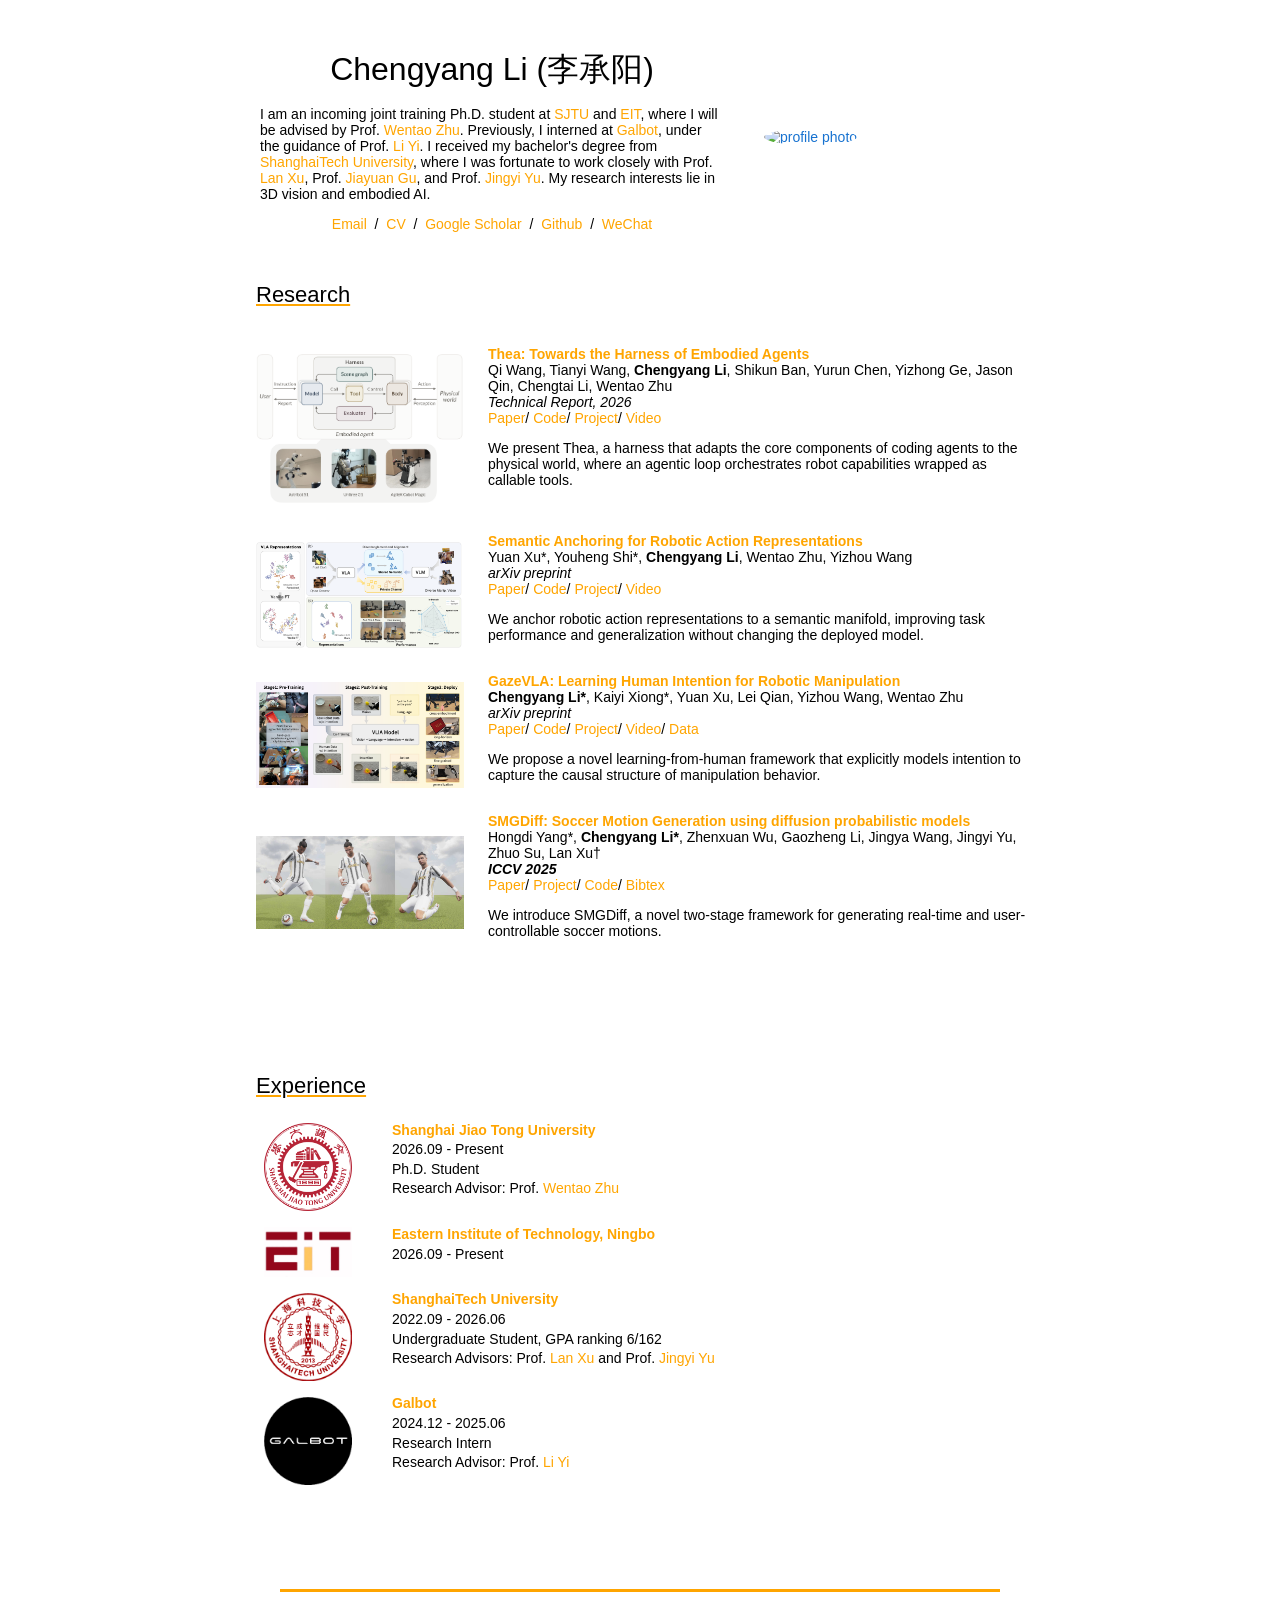
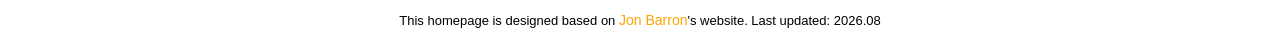
==== index.html @ ae1930d2 "[update]" ====
<!DOCTYPE HTML>
<html lang="en">
  <head>
    <meta http-equiv="Content-Type" content="text/html; charset=UTF-8">
    <title>Chengyang Li</title>
    <meta name="author" content="Chengyang Li">
    <meta name="viewport" content="width=device-width, initial-scale=1">
    <link rel="shortcut icon" href="images/favicon/favicon.ico" type="image/x-icon">
    <link rel="stylesheet" type="text/css" href="stylesheet.css">
    <script src="js/author-links.js" defer></script>
  </head>

  <body>
    <table style="width:100%;max-width:800px;border:0px;border-spacing:0px;border-collapse:separate;margin-right:auto;margin-left:auto;">
      <tbody>
        <tr style="padding:0px">
          <td style="padding:0px">
            <table style="width:100%;border:0px;border-spacing:0px;border-collapse:separate;margin-right:auto;margin-left:auto;">
              <tbody>
                <tr style="padding:0px">
                  <td style="padding:2.5%;width:63%;vertical-align:middle">
                    <p class="name" style="text-align: center;">
                      Chengyang Li (李承阳)
                    </p>
                    <p>
                      I am an incoming joint training Ph.D. student at 
                      <a href="https://www.sjtu.edu.cn/" style="color: orange;">SJTU</a> and 
                      <a href="https://www.eitech.edu.cn/" style="color: orange;">EIT</a>, 
                      where I will be advised by 
                      Prof. <a href="https://wentao.live/about.html" style="color: orange;">Wentao Zhu</a>.
                      Previously, I interned at <a href="https://www.galbot.com/" style="color: orange;">Galbot</a>, 
                      under the guidance of Prof. <a href="https://ericyi.github.io/" style="color: orange;">Li Yi</a>.
                      I received my bachelor's degree from 
                      <a href="https://www.shanghaitech.edu.cn/" style="color: orange;">ShanghaiTech University</a>, 
                      where I was fortunate to work closely with 
                      Prof. <a href="http://xu-lan.com/" style="color: orange;">Lan Xu</a>, 
                      Prof. <a href="https://jiayuan-gu.github.io/" style="color: orange;">Jiayuan Gu</a>, 
                      and Prof. <a href="https://www.yu-jingyi.com/" style="color: orange;">Jingyi Yu</a>.
                      My research interests lie in 3D vision and embodied AI.
                    </p>
                    <p style="text-align:center">
                      <a href="mailto:lichy2026@sjtu.edu.cn" style="color: orange;">Email</a> &nbsp;/&nbsp;
                      <a href="data/resume.pdf" style="color: orange;">CV</a> &nbsp;/&nbsp;
                      <a href="https://scholar.google.com/citations?hl=zh-CN&amp;user=shdnxr8AAAAJ&amp;view_op=list_works&amp;gmla=AKCpqFzERrH2egGAVxTn24RGFyRohmRCyCp3B_Z0UJAUu2TTHfak5yyWT-1-buvL1iNN-lh9-IZPxWq3ZURSZZKJOOr7vv1etAn6UbEbrSZkEGk2N2FL2KgP7IEffrTO6QC3fofSp5_Z4Y2pNsvyWxjX9pIvZKj6gP98_ZG3GmY0" style="color: orange;">Google Scholar</a> &nbsp;/&nbsp;
                      <a href="https://github.com/lichy2004" style="color: orange;">Github</a> &nbsp;/&nbsp;
                      <a href="data/wechat.jpg" style="color: orange;">WeChat</a>
                    </p>
                  </td>
                  <td style="padding:2.5%;width:37%;max-width:37%">
                    <a href="images/photo.jpg"><img style="width:100%;max-width:100%;object-fit: cover; border-radius: 50%;" alt="profile photo" src="images/photo.jpg" class="hoverZoomLink"></a>
                  </td>
                </tr>
              </tbody>
            </table>

            <!-- Research -->
            <table style="width:100%;border:0px;border-spacing:0px;border-collapse:separate;margin-right:auto;margin-left:auto;">
              <tbody>
                <tr>
                  <td style="padding:16px;width:100%;vertical-align:middle">
                    <h2 style="text-decoration: underline; text-decoration-color: orange;">Research</h2>
                  </td>
                </tr>
              </tbody>
            </table>

            <table style="width:100%;border:0px;border-spacing:0px;border-collapse:separate;margin-right:auto;margin-left:auto;">
              <tbody>
                <tr>
                  <td style="padding:16px;width:30%;text-align:center;vertical-align:middle">
                    <div class="research-thumbnail">
                      <img src="images/research/thea.png" alt="Thea embodied agent harness preview">
                    </div>
                  </td>
                  <td style="padding:8px;width:70%;vertical-align:middle">
                    <a href="https://eit-hai.github.io/thea/">
                      <span class="papertitle" style="color: orange;">Thea: Towards the Harness of Embodied Agents</span>
                    </a>
                    <br>
                    <a class="author-link" data-author="qi-wang">Qi Wang</a>,
                    <a class="author-link" data-author="tianyi-wang">Tianyi Wang</a>,
                    <strong><a class="author-link" data-author="chengyang-li">Chengyang Li</a></strong>,
                    <a class="author-link" data-author="shikun-ban">Shikun Ban</a>,
                    <a class="author-link" data-author="yurun-chen">Yurun Chen</a>,
                    <a class="author-link" data-author="yizhong-ge">Yizhong Ge</a>,
                    <a class="author-link" data-author="jason-qin">Jason Qin</a>,
                    <a class="author-link" data-author="chengtai-li">Chengtai Li</a>,
                    <a class="author-link" data-author="wentao-zhu">Wentao Zhu</a>
                    <br>
                    <em>Technical Report, 2026</em>
                    <br>
                    <a href="https://eit-hai.github.io/thea/paper.pdf" style="color: orange;">Paper</a>/
                    <a href="https://github.com/EIT-HAI/Thea" style="color: orange;">Code</a>/
                    <a href="https://eit-hai.github.io/thea/" style="color: orange;">Project</a>/
                    <a href="https://youtu.be/Sm9jFmfnOF0" style="color: orange;">Video</a>
                    <p>
                      We present Thea, a harness that adapts the core components of coding agents to the physical world, where an agentic loop orchestrates robot capabilities wrapped as callable tools.
                    </p>
                  </td>
                </tr>
              </tbody>
            </table>

            <table style="width:100%;border:0px;border-spacing:0px;border-collapse:separate;margin-right:auto;margin-left:auto;">
              <tbody>
                <tr>
                  <td style="padding:16px;width:30%;text-align:center;vertical-align:middle">
                    <div class="research-thumbnail">
                      <img src="images/research/semantic-anchoring.png" alt="Semantic Anchoring method preview">
                    </div>
                  </td>
                  <td style="padding:8px;width:70%;vertical-align:middle">
                    <a href="https://xy02-05.github.io/SemanticMN/">
                      <span class="papertitle" style="color: orange;">Semantic Anchoring for Robotic Action Representations</span>
                    </a>
                    <br>
                    <a class="author-link" data-author="yuan-xu">Yuan Xu</a>*,
                    <a class="author-link" data-author="youheng-shi">Youheng Shi</a>*,
                    <strong><a class="author-link" data-author="chengyang-li">Chengyang Li</a></strong>,
                    <a class="author-link" data-author="wentao-zhu">Wentao Zhu</a>,
                    <a class="author-link" data-author="yizhou-wang">Yizhou Wang</a>
                    <br>
                    <em>arXiv preprint</em>
                    <br>
                    <a href="https://arxiv.org/abs/2607.13597" style="color: orange;">Paper</a>/
                    <a href="https://github.com/xy02-05/SemanticMN" style="color: orange;">Code</a>/
                    <a href="https://xy02-05.github.io/SemanticMN/" style="color: orange;">Project</a>/
                    <a href="https://www.youtube.com/watch?v=oIIPenJ80wg" style="color: orange;">Video</a>
                    <p>
                      We anchor robotic action representations to a semantic manifold, improving task performance and generalization without changing the deployed model.
                    </p>
                  </td>
                </tr>
              </tbody>
            </table>

            <table style="width:100%;border:0px;border-spacing:0px;border-collapse:separate;margin-right:auto;margin-left:auto;">
              <tbody>
                <tr>
                  <td style="padding:16px;width:30%;text-align:center;vertical-align:middle">
                    <div class="research-thumbnail">
                      <img src="images/research/gazevla.png" alt="GazeVLA framework preview">
                    </div>
                  </td>
                  <td style="padding:8px;width:70%;vertical-align:middle">
                    <a href="https://gazevla.github.io/">
                      <span class="papertitle" style="color: orange;">GazeVLA: Learning Human Intention for Robotic Manipulation</span>
                    </a>
                    <br>
                    <strong><a class="author-link" data-author="chengyang-li">Chengyang Li</a>*</strong>,
                    <a class="author-link" data-author="kaiyi-xiong">Kaiyi Xiong</a>*,
                    <a class="author-link" data-author="yuan-xu">Yuan Xu</a>,
                    <a class="author-link" data-author="lei-qian">Lei Qian</a>,
                    <a class="author-link" data-author="yizhou-wang">Yizhou Wang</a>,
                    <a class="author-link" data-author="wentao-zhu">Wentao Zhu</a>
                    <br>
                    <em>arXiv preprint</em>
                    <br>
                    <a href="https://arxiv.org/abs/2604.22615" style="color: orange;">Paper</a>/
                    <a href="https://github.com/lichy2004/GazeVLA" style="color: orange;">Code</a>/
                    <a href="https://gazevla.github.io/" style="color: orange;">Project</a>/
                    <a href="https://youtu.be/a1-jS9uWwAI" style="color: orange;">Video</a>/
                    <a href="https://github.com/lichy2004/GazeVLA-Data" style="color: orange;">Data</a>
                    <p>
                      We propose a novel learning-from-human framework that explicitly models intention to capture the causal structure of manipulation behavior.
                    </p>
                  </td>
                </tr>
              </tbody>
            </table>

            <table style="width:100%;border:0px;border-spacing:0px;border-collapse:separate;margin-right:auto;margin-left:auto;">
              <tbody>
                <tr>
                  <td style="padding:16px;width:30%;text-align:center;vertical-align:middle">
                    <div class="research-thumbnail">
                      <img src="images/research/smgdiff.png" alt="SMGDiff soccer motion generation preview">
                    </div>
                  </td>
                  <td style="padding:8px;width:70%;vertical-align:middle">
                    <a href="https://young2647.github.io/SMGDiff/">
                      <span class="papertitle" style="color: orange;">SMGDiff: Soccer Motion Generation using diffusion probabilistic models</span>
                    </a>
                    <br>
                    <a class="author-link" data-author="hongdi-yang">Hongdi Yang</a>*,
                    <strong><a class="author-link" data-author="chengyang-li">Chengyang Li</a>*</strong>,
                    <a class="author-link" data-author="zhenxuan-wu">Zhenxuan Wu</a>,
                    <a class="author-link" data-author="gaozheng-li">Gaozheng Li</a>,
                    <a class="author-link" data-author="jingya-wang">Jingya Wang</a>,
                    <a class="author-link" data-author="jingyi-yu">Jingyi Yu</a>,
                    <a class="author-link" data-author="zhuo-su">Zhuo Su</a>,
                    <a class="author-link" data-author="lan-xu">Lan Xu</a>†
                    <br>
                    <em><strong>ICCV 2025</strong></em>
                    <br>
                    <a href="https://arxiv.org/abs/2411.16216" style="color: orange;">Paper</a>/
                    <a href="https://young2647.github.io/SMGDiff/" style="color: orange;">Project</a>/
                    <a href="https://young2647.github.io/SMGDiff/" style="color: orange;">Code</a>/
                    <a href="https://young2647.github.io/SMGDiff/" style="color: orange;">Bibtex</a>
                    <p>
                      We introduce SMGDiff, a novel two-stage framework for generating real-time and user-controllable soccer motions.
                    </p>
                  </td>
                </tr>
              </tbody>
            </table>

            <br><br><br><br><br><br>

            <!-- Experience -->
            <table style="width:100%;border:0px;border-spacing:0px;border-collapse:separate;margin-right:auto;margin-left:auto;">
              <tbody>
                <tr>
                  <td style="padding:16px;width:100%;vertical-align:middle">
                    <h2 style="text-decoration: underline; text-decoration-color: orange;">Experience</h2>
                  </td>
                </tr>
              </tbody>
            </table>

            <table style="width:100%;border:0px;border-spacing:0px;border-collapse:separate;margin-right:auto;margin-left:auto;">
              <tbody>
                <tr>
                  <td class="experience-logo-cell">
                    <div class="experience-logo">
                      <img src="images/experience/sjtu.png" alt="Shanghai Jiao Tong University logo">
                    </div>
                  </td>
                  <td class="experience-content">
                    <a href="https://www.sjtu.edu.cn/"><span class="papertitle" style="color: orange;">Shanghai Jiao Tong University</span></a>
                    <p>2026.09 - Present</p>
                    <p>Ph.D. Student</p>
                    <p>Research Advisor: Prof. <a data-author="wentao-zhu" style="color: orange;">Wentao Zhu</a></p>
                  </td>
                </tr>
              </tbody>
            </table>

            <table style="width:100%;border:0px;border-spacing:0px;border-collapse:separate;margin-right:auto;margin-left:auto;">
              <tbody>
                <tr>
                  <td class="experience-logo-cell">
                    <div class="experience-logo">
                      <img src="images/experience/eit.png" alt="Eastern Institute of Technology, Ningbo logo">
                    </div>
                  </td>
                  <td class="experience-content">
                    <a href="https://www.eitech.edu.cn/"><span class="papertitle" style="color: orange;">Eastern Institute of Technology, Ningbo</span></a>
                    <p>2026.09 - Present</p>
                  </td>
                </tr>
              </tbody>
            </table>

            <table style="width:100%;border:0px;border-spacing:0px;border-collapse:separate;margin-right:auto;margin-left:auto;">
              <tbody>
                <tr>
                  <td class="experience-logo-cell">
                    <div class="experience-logo">
                      <img src="images/experience/shanghaitech.png" alt="ShanghaiTech University logo">
                    </div>
                  </td>
                  <td class="experience-content">
                    <a href="https://www.shanghaitech.edu.cn/"><span class="papertitle" style="color: orange;">ShanghaiTech University</span></a>
                    <p>2022.09 - 2026.06</p>
                    <p>Undergraduate Student, GPA ranking 6/162</p>
                    <p>Research Advisors: Prof. <a href="https://www.xu-lan.com/" style="color: orange;">Lan Xu</a> and Prof. <a data-author="jingyi-yu" style="color: orange;">Jingyi Yu</a></p>
                  </td>
                </tr>
              </tbody>
            </table>
            

            <table style="width:100%;border:0px;border-spacing:0px;border-collapse:separate;margin-right:auto;margin-left:auto;">
              <tbody>
                <tr>
                  <td class="experience-logo-cell">
                    <div class="experience-logo">
                      <img src="images/experience/galbot.png" alt="Galbot logo">
                    </div>
                  </td>
                  <td class="experience-content">
                    <a href="https://www.galbot.com/"><span class="papertitle" style="color: orange;">Galbot</span></a>
                    <p>2024.12 - 2025.06</p>
                    <p>Research Intern</p>
                    <p>Research Advisor: Prof. <a href="https://ericyi.github.io/" style="color: orange;">Li Yi</a></p>
                  </td>
                </tr>
              </tbody>
            </table>

            <!-- End -->
            <table style="width:100%;border:0px;border-spacing:0px;border-collapse:separate;margin-right:auto;margin-left:auto;">
              <tbody>
                <tr>
                  <td style="padding:0px">
                    <br><br><br><br><br><br> <!-- Added extra space -->
                    <hr style="border: none; border-top: 3px solid orange; width: 90%; margin: 0 auto;"> <!-- Added orange line -->
                    <p style="text-align:center;font-size:small;margin-top:20px;">
                      This homepage is designed based on <a href="https://jonbarron.info/" style="color: orange;">Jon Barron</a>'s website. Last updated: 2026.08
                    </p>
                  </td>
                </tr>
              </tbody>
            </table>
          </td>
        </tr>
      </tbody>
    </table>
  </body>
</html>
---- stylesheet.css ----
/* latin-ext */
@font-face {
  font-family: 'Lato';
  font-style: italic;
  font-weight: 400;
  src: local('Lato Italic'), local('Lato-Italic'), url(https://fonts.gstatic.com/s/lato/v15/S6u8w4BMUTPHjxsAUi-qNiXg7eU0.woff2) format('woff2');
  unicode-range: U+0100-024F, U+0259, U+1E00-1EFF, U+2020, U+20A0-20AB, U+20AD-20CF, U+2113, U+2C60-2C7F, U+A720-A7FF;
}
/* latin */
@font-face {
  font-family: 'Lato';
  font-style: italic;
  font-weight: 400;
  src: local('Lato Italic'), local('Lato-Italic'), url(https://fonts.gstatic.com/s/lato/v15/S6u8w4BMUTPHjxsAXC-qNiXg7Q.woff2) format('woff2');
  unicode-range: U+0000-00FF, U+0131, U+0152-0153, U+02BB-02BC, U+02C6, U+02DA, U+02DC, U+2000-206F, U+2074, U+20AC, U+2122, U+2191, U+2193, U+2212, U+2215, U+FEFF, U+FFFD;
}
/* latin-ext */
@font-face {
  font-family: 'Lato';
  font-style: italic;
  font-weight: 700;
  src: local('Lato Bold Italic'), local('Lato-BoldItalic'), url(https://fonts.gstatic.com/s/lato/v15/S6u_w4BMUTPHjxsI5wq_FQftx9897sxZ.woff2) format('woff2');
  unicode-range: U+0100-024F, U+0259, U+1E00-1EFF, U+2020, U+20A0-20AB, U+20AD-20CF, U+2113, U+2C60-2C7F, U+A720-A7FF;
}
/* latin */
@font-face {
  font-family: 'Lato';
  font-style: italic;
  font-weight: 700;
  src: local('Lato Bold Italic'), local('Lato-BoldItalic'), url(https://fonts.gstatic.com/s/lato/v15/S6u_w4BMUTPHjxsI5wq_Gwftx9897g.woff2) format('woff2');
  unicode-range: U+0000-00FF, U+0131, U+0152-0153, U+02BB-02BC, U+02C6, U+02DA, U+02DC, U+2000-206F, U+2074, U+20AC, U+2122, U+2191, U+2193, U+2212, U+2215, U+FEFF, U+FFFD;
}
/* latin-ext */
@font-face {
  font-family: 'Lato';
  font-style: normal;
  font-weight: 400;
  src: local('Lato Regular'), local('Lato-Regular'), url(https://fonts.gstatic.com/s/lato/v15/S6uyw4BMUTPHjxAwXiWtFCfQ7A.woff2) format('woff2');
  unicode-range: U+0100-024F, U+0259, U+1E00-1EFF, U+2020, U+20A0-20AB, U+20AD-20CF, U+2113, U+2C60-2C7F, U+A720-A7FF;
}
/* latin */
@font-face {
  font-family: 'Lato';
  font-style: normal;
  font-weight: 400;
  src: local('Lato Regular'), local('Lato-Regular'), url(https://fonts.gstatic.com/s/lato/v15/S6uyw4BMUTPHjx4wXiWtFCc.woff2) format('woff2');
  unicode-range: U+0000-00FF, U+0131, U+0152-0153, U+02BB-02BC, U+02C6, U+02DA, U+02DC, U+2000-206F, U+2074, U+20AC, U+2122, U+2191, U+2193, U+2212, U+2215, U+FEFF, U+FFFD;
}
/* latin-ext */
@font-face {
  font-family: 'Lato';
  font-style: normal;
  font-weight: 700;
  src: local('Lato Bold'), local('Lato-Bold'), url(https://fonts.gstatic.com/s/lato/v15/S6u9w4BMUTPHh6UVSwaPGQ3q5d0N7w.woff2) format('woff2');
  unicode-range: U+0100-024F, U+0259, U+1E00-1EFF, U+2020, U+20A0-20AB, U+20AD-20CF, U+2113, U+2C60-2C7F, U+A720-A7FF;
}
/* latin */
@font-face {
  font-family: 'Lato';
  font-style: normal;
  font-weight: 700;
  src: local('Lato Bold'), local('Lato-Bold'), url(https://fonts.gstatic.com/s/lato/v15/S6u9w4BMUTPHh6UVSwiPGQ3q5d0.woff2) format('woff2');
  unicode-range: U+0000-00FF, U+0131, U+0152-0153, U+02BB-02BC, U+02C6, U+02DA, U+02DC, U+2000-206F, U+2074, U+20AC, U+2122, U+2191, U+2193, U+2212, U+2215, U+FEFF, U+FFFD;
}

a {
  color: #1772d0;
  text-decoration: none;
}

a:focus,
a:hover {
  color: #f09228;
  text-decoration: none;
}

body,
td,
th,
tr,
p,
a {
  font-family: 'Lato', Verdana, Helvetica, sans-serif;
  font-size: 14px;
}

strong {
  font-family: 'Lato', Verdana, Helvetica, sans-serif;
  font-size: 14px;
}

h2 {
  margin: 0;
  font-weight: normal;
  font-family: 'Lato', Verdana, Helvetica, sans-serif;
  font-size: 22px;
}

.papertitle {
  font-family: 'Lato', Verdana, Helvetica, sans-serif;
  font-size: 14px;
  font-weight: 700;
}

.author-link {
  color: #000;
}

.research-thumbnail {
  width: 100%;
}

.research-thumbnail img {
  display: block;
  width: 100%;
  height: auto;
}

.experience-logo-cell {
  width: 17%;
  padding: 8px;
  text-align: center;
  vertical-align: middle;
}

.experience-logo {
  width: 100%;
  max-width: 100px;
  padding: 0 5%;
  box-sizing: border-box;
  margin: 0 auto;
}

.experience-logo img {
  display: block;
  width: 100%;
  height: auto;
  margin: 0 auto;
}

.experience-content {
  width: 83%;
  padding: 4px 4px 4px 16px;
  vertical-align: middle;
  line-height: 0.4;
}

.name {
  padding-top: 20px;
  margin: 0;
  font-family: 'Lato', Verdana, Helvetica, sans-serif;
  font-size: 32px;
}

.one {
  width: 160px;
  height: 160px;
  position: relative;
}

.two {
  width: 160px;
  height: 160px;
  position: absolute;
  transition: opacity .2s ease-in-out;
  -moz-transition: opacity .2s ease-in-out;
  -webkit-transition: opacity .2s ease-in-out;
}

.fade {
  transition: opacity .2s ease-in-out;
  -moz-transition: opacity .2s ease-in-out;
  -webkit-transition: opacity .2s ease-in-out;
}

span.highlight {
  background-color: #ffffd0;
}

.colored-box {
    color: black;
    padding: 20px;
    display: inline-block;
    border-radius: 10px;
}
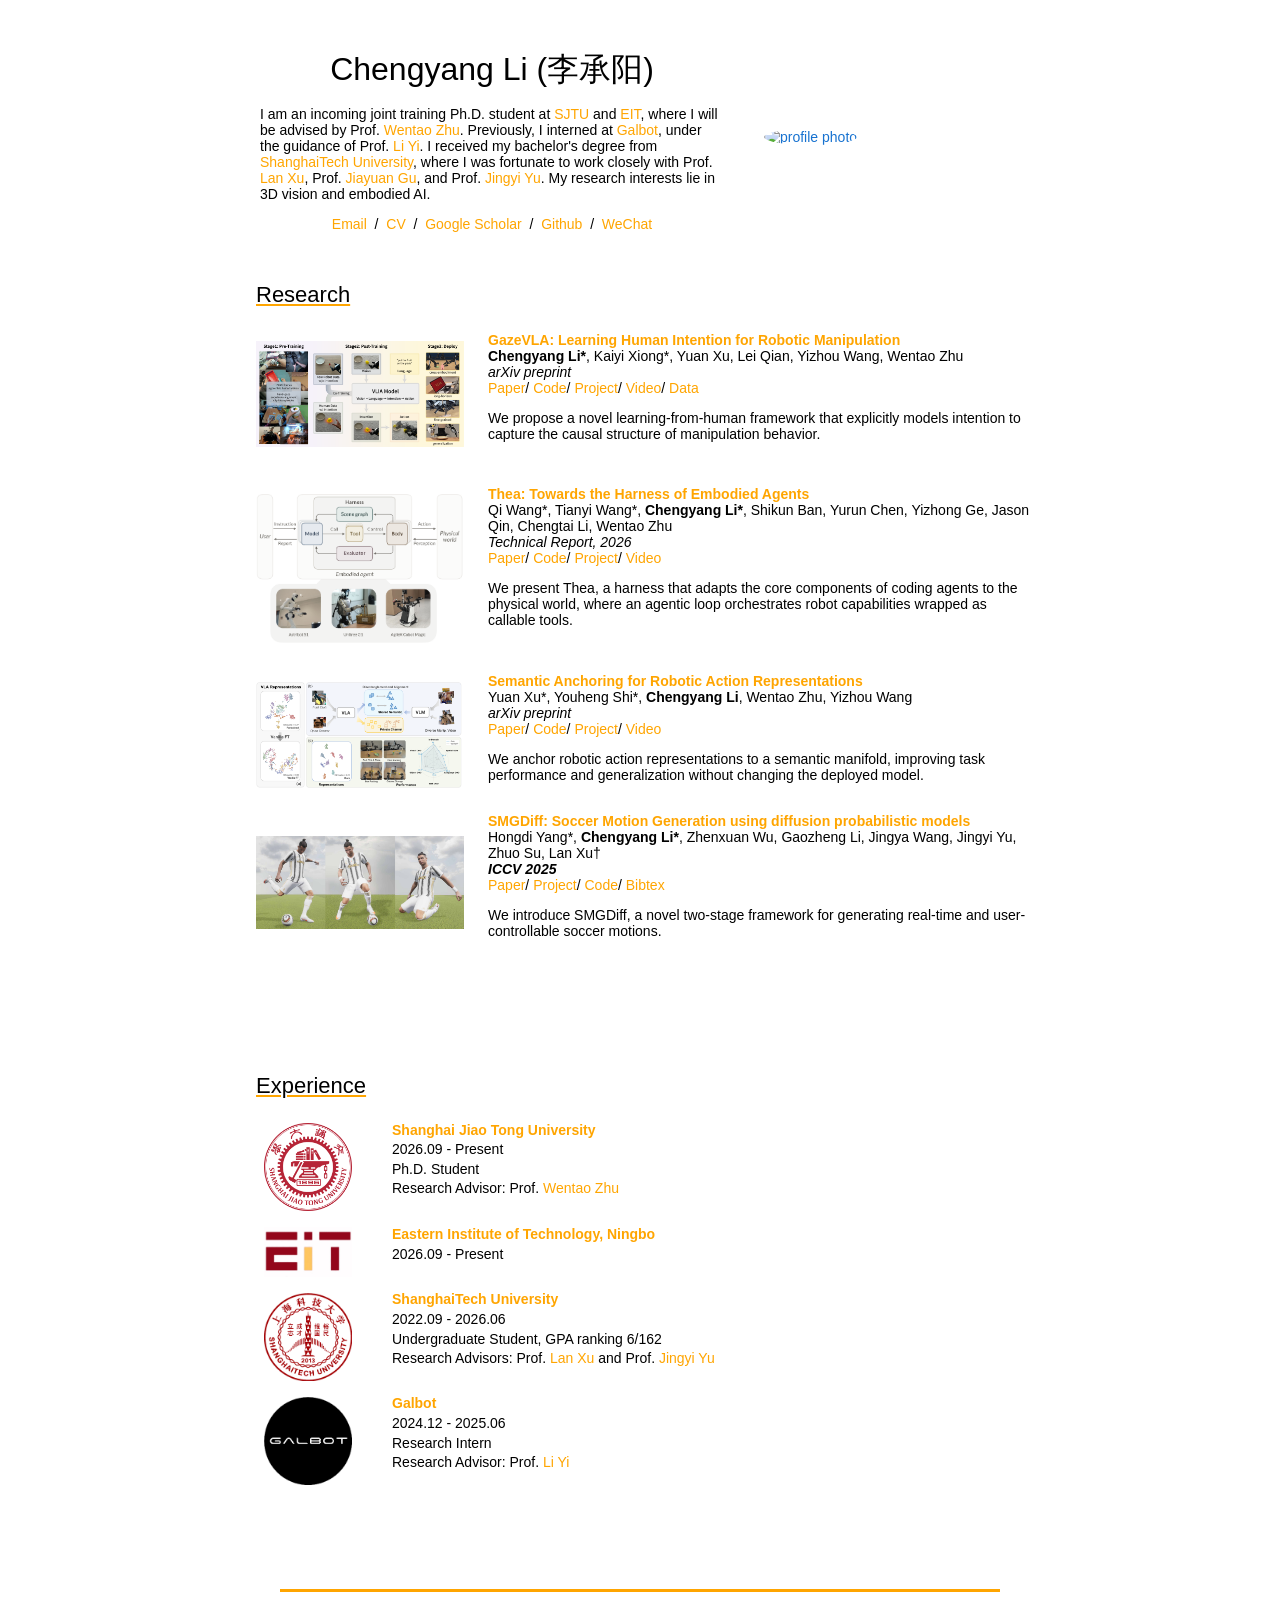
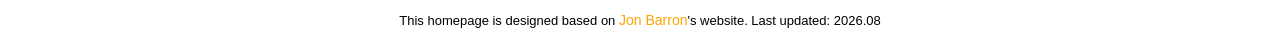
==== commit 7fc263bc: "Update research listing order" ====
--- a/index.html
+++ b/index.html
@@ -6,7 +6,7 @@
     <meta name="author" content="Chengyang Li">
     <meta name="viewport" content="width=device-width, initial-scale=1">
     <link rel="shortcut icon" href="images/favicon/favicon.ico" type="image/x-icon">
-    <link rel="stylesheet" type="text/css" href="stylesheet.css">
+    <link rel="stylesheet" type="text/css" href="stylesheet.css?v=20260823">
     <script src="js/author-links.js" defer></script>
   </head>
 
@@ -43,11 +43,11 @@
                       <a href="data/resume.pdf" style="color: orange;">CV</a> &nbsp;/&nbsp;
                       <a href="https://scholar.google.com/citations?hl=zh-CN&amp;user=shdnxr8AAAAJ&amp;view_op=list_works&amp;gmla=AKCpqFzERrH2egGAVxTn24RGFyRohmRCyCp3B_Z0UJAUu2TTHfak5yyWT-1-buvL1iNN-lh9-IZPxWq3ZURSZZKJOOr7vv1etAn6UbEbrSZkEGk2N2FL2KgP7IEffrTO6QC3fofSp5_Z4Y2pNsvyWxjX9pIvZKj6gP98_ZG3GmY0" style="color: orange;">Google Scholar</a> &nbsp;/&nbsp;
                       <a href="https://github.com/lichy2004" style="color: orange;">Github</a> &nbsp;/&nbsp;
-                      <a href="data/wechat.jpg" style="color: orange;">WeChat</a>
+                      <a href="images/wechat.jpg" style="color: orange;">WeChat</a>
                     </p>
                   </td>
                   <td style="padding:2.5%;width:37%;max-width:37%">
-                    <a href="images/photo.jpg"><img style="width:100%;max-width:100%;object-fit: cover; border-radius: 50%;" alt="profile photo" src="images/photo.jpg" class="hoverZoomLink"></a>
+                    <a href="images/photo.jpg"><img width="260" height="260" style="width:100%;object-fit:cover;border-radius:50%;" alt="profile photo" src="images/photo.jpg" class="hoverZoomLink"></a>
                   </td>
                 </tr>
               </tbody>
@@ -69,7 +69,42 @@
                 <tr>
                   <td style="padding:16px;width:30%;text-align:center;vertical-align:middle">
                     <div class="research-thumbnail">
-                      <img src="images/research/thea.png" alt="Thea embodied agent harness preview">
+                      <img width="220" height="112" src="images/research/gazevla.png" alt="GazeVLA framework preview">
+                    </div>
+                  </td>
+                  <td style="padding:8px;width:70%;vertical-align:middle">
+                    <a href="https://gazevla.github.io/">
+                      <span class="papertitle" style="color: orange;">GazeVLA: Learning Human Intention for Robotic Manipulation</span>
+                    </a>
+                    <br>
+                    <strong><a class="author-link" data-author="chengyang-li">Chengyang Li</a>*</strong>,
+                    <a class="author-link" data-author="kaiyi-xiong">Kaiyi Xiong</a>*,
+                    <a class="author-link" data-author="yuan-xu">Yuan Xu</a>,
+                    <a class="author-link" data-author="lei-qian">Lei Qian</a>,
+                    <a class="author-link" data-author="yizhou-wang">Yizhou Wang</a>,
+                    <a class="author-link" data-author="wentao-zhu">Wentao Zhu</a>
+                    <br>
+                    <em>arXiv preprint</em>
+                    <br>
+                    <a href="https://arxiv.org/abs/2604.22615" style="color: orange;">Paper</a>/
+                    <a href="https://github.com/lichy2004/GazeVLA" style="color: orange;">Code</a>/
+                    <a href="https://gazevla.github.io/" style="color: orange;">Project</a>/
+                    <a href="https://youtu.be/a1-jS9uWwAI" style="color: orange;">Video</a>/
+                    <a href="https://github.com/lichy2004/GazeVLA-Data" style="color: orange;">Data</a>
+                    <p>
+                      We propose a novel learning-from-human framework that explicitly models intention to capture the causal structure of manipulation behavior.
+                    </p>
+                  </td>
+                </tr>
+              </tbody>
+            </table>
+
+            <table style="width:100%;border:0px;border-spacing:0px;border-collapse:separate;margin-right:auto;margin-left:auto;">
+              <tbody>
+                <tr>
+                  <td style="padding:16px;width:30%;text-align:center;vertical-align:middle">
+                    <div class="research-thumbnail">
+                      <img width="220" height="178" src="images/research/thea.png" alt="Thea embodied agent harness preview">
                     </div>
                   </td>
                   <td style="padding:8px;width:70%;vertical-align:middle">
@@ -77,9 +112,9 @@
                       <span class="papertitle" style="color: orange;">Thea: Towards the Harness of Embodied Agents</span>
                     </a>
                     <br>
-                    <a class="author-link" data-author="qi-wang">Qi Wang</a>,
-                    <a class="author-link" data-author="tianyi-wang">Tianyi Wang</a>,
-                    <strong><a class="author-link" data-author="chengyang-li">Chengyang Li</a></strong>,
+                    <a class="author-link" data-author="qi-wang">Qi Wang</a>*,
+                    <a class="author-link" data-author="tianyi-wang">Tianyi Wang</a>*,
+                    <strong><a class="author-link" data-author="chengyang-li">Chengyang Li</a>*</strong>,
                     <a class="author-link" data-author="shikun-ban">Shikun Ban</a>,
                     <a class="author-link" data-author="yurun-chen">Yurun Chen</a>,
                     <a class="author-link" data-author="yizhong-ge">Yizhong Ge</a>,
@@ -106,7 +141,7 @@
                 <tr>
                   <td style="padding:16px;width:30%;text-align:center;vertical-align:middle">
                     <div class="research-thumbnail">
-                      <img src="images/research/semantic-anchoring.png" alt="Semantic Anchoring method preview">
+                      <img width="220" height="113" src="images/research/semantic-anchoring.png" alt="Semantic Anchoring method preview">
                     </div>
                   </td>
                   <td style="padding:8px;width:70%;vertical-align:middle">
@@ -139,42 +174,7 @@
                 <tr>
                   <td style="padding:16px;width:30%;text-align:center;vertical-align:middle">
                     <div class="research-thumbnail">
-                      <img src="images/research/gazevla.png" alt="GazeVLA framework preview">
-                    </div>
-                  </td>
-                  <td style="padding:8px;width:70%;vertical-align:middle">
-                    <a href="https://gazevla.github.io/">
-                      <span class="papertitle" style="color: orange;">GazeVLA: Learning Human Intention for Robotic Manipulation</span>
-                    </a>
-                    <br>
-                    <strong><a class="author-link" data-author="chengyang-li">Chengyang Li</a>*</strong>,
-                    <a class="author-link" data-author="kaiyi-xiong">Kaiyi Xiong</a>*,
-                    <a class="author-link" data-author="yuan-xu">Yuan Xu</a>,
-                    <a class="author-link" data-author="lei-qian">Lei Qian</a>,
-                    <a class="author-link" data-author="yizhou-wang">Yizhou Wang</a>,
-                    <a class="author-link" data-author="wentao-zhu">Wentao Zhu</a>
-                    <br>
-                    <em>arXiv preprint</em>
-                    <br>
-                    <a href="https://arxiv.org/abs/2604.22615" style="color: orange;">Paper</a>/
-                    <a href="https://github.com/lichy2004/GazeVLA" style="color: orange;">Code</a>/
-                    <a href="https://gazevla.github.io/" style="color: orange;">Project</a>/
-                    <a href="https://youtu.be/a1-jS9uWwAI" style="color: orange;">Video</a>/
-                    <a href="https://github.com/lichy2004/GazeVLA-Data" style="color: orange;">Data</a>
-                    <p>
-                      We propose a novel learning-from-human framework that explicitly models intention to capture the causal structure of manipulation behavior.
-                    </p>
-                  </td>
-                </tr>
-              </tbody>
-            </table>
-
-            <table style="width:100%;border:0px;border-spacing:0px;border-collapse:separate;margin-right:auto;margin-left:auto;">
-              <tbody>
-                <tr>
-                  <td style="padding:16px;width:30%;text-align:center;vertical-align:middle">
-                    <div class="research-thumbnail">
-                      <img src="images/research/smgdiff.png" alt="SMGDiff soccer motion generation preview">
+                      <img width="220" height="99" src="images/research/smgdiff.png" alt="SMGDiff soccer motion generation preview">
                     </div>
                   </td>
                   <td style="padding:8px;width:70%;vertical-align:middle">
@@ -223,7 +223,7 @@
                 <tr>
                   <td class="experience-logo-cell">
                     <div class="experience-logo">
-                      <img src="images/experience/sjtu.png" alt="Shanghai Jiao Tong University logo">
+                      <img width="100" height="100" src="images/experience/sjtu.png" alt="Shanghai Jiao Tong University logo">
                     </div>
                   </td>
                   <td class="experience-content">
@@ -241,7 +241,7 @@
                 <tr>
                   <td class="experience-logo-cell">
                     <div class="experience-logo">
-                      <img src="images/experience/eit.png" alt="Eastern Institute of Technology, Ningbo logo">
+                      <img width="100" height="57" src="images/experience/eit.png" alt="Eastern Institute of Technology, Ningbo logo">
                     </div>
                   </td>
                   <td class="experience-content">
@@ -257,7 +257,7 @@
                 <tr>
                   <td class="experience-logo-cell">
                     <div class="experience-logo">
-                      <img src="images/experience/shanghaitech.png" alt="ShanghaiTech University logo">
+                      <img width="100" height="100" src="images/experience/shanghaitech.png" alt="ShanghaiTech University logo">
                     </div>
                   </td>
                   <td class="experience-content">
@@ -276,7 +276,7 @@
                 <tr>
                   <td class="experience-logo-cell">
                     <div class="experience-logo">
-                      <img src="images/experience/galbot.png" alt="Galbot logo">
+                      <img width="100" height="100" src="images/experience/galbot.png" alt="Galbot logo">
                     </div>
                   </td>
                   <td class="experience-content">
--- a/stylesheet.css
+++ b/stylesheet.css
@@ -74,6 +74,12 @@
   text-decoration: none;
 }
 
+/* Keep large source images from ever determining the page width. */
+img {
+  max-width: 100%;
+  height: auto;
+}
+
 body,
 td,
 th,
@@ -108,12 +114,13 @@
 
 .research-thumbnail {
   width: 100%;
+  max-width: 220px;
+  margin: 0 auto;
 }
 
 .research-thumbnail img {
   display: block;
   width: 100%;
-  height: auto;
 }
 
 .experience-logo-cell {
@@ -134,7 +141,6 @@
 .experience-logo img {
   display: block;
   width: 100%;
-  height: auto;
   margin: 0 auto;
 }
 
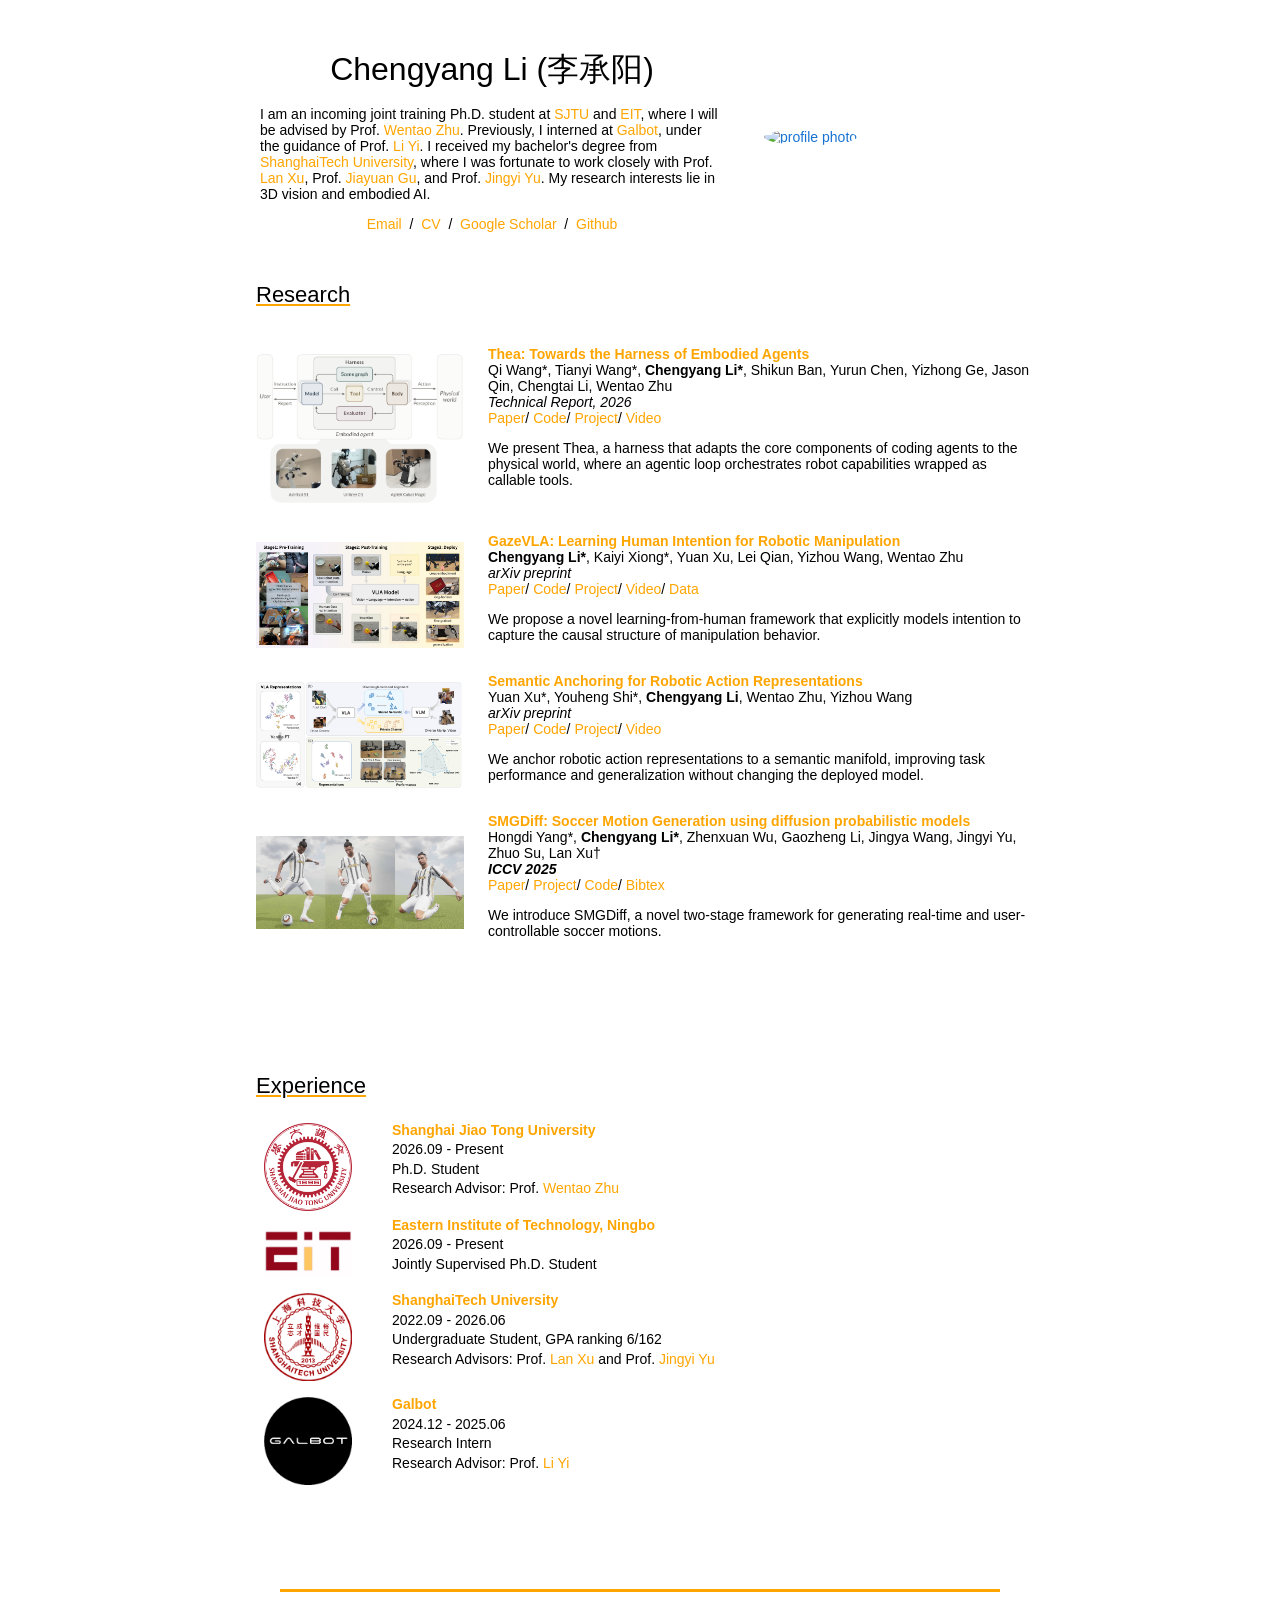
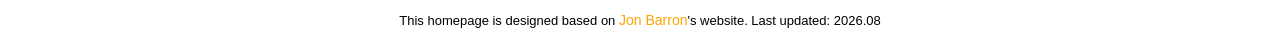
==== commit 98eb2b3f: "Update homepage research and experience" ====
--- a/index.html
+++ b/index.html
@@ -42,8 +42,7 @@
                       <a href="mailto:lichy2026@sjtu.edu.cn" style="color: orange;">Email</a> &nbsp;/&nbsp;
                       <a href="data/resume.pdf" style="color: orange;">CV</a> &nbsp;/&nbsp;
                       <a href="https://scholar.google.com/citations?hl=zh-CN&amp;user=shdnxr8AAAAJ&amp;view_op=list_works&amp;gmla=AKCpqFzERrH2egGAVxTn24RGFyRohmRCyCp3B_Z0UJAUu2TTHfak5yyWT-1-buvL1iNN-lh9-IZPxWq3ZURSZZKJOOr7vv1etAn6UbEbrSZkEGk2N2FL2KgP7IEffrTO6QC3fofSp5_Z4Y2pNsvyWxjX9pIvZKj6gP98_ZG3GmY0" style="color: orange;">Google Scholar</a> &nbsp;/&nbsp;
-                      <a href="https://github.com/lichy2004" style="color: orange;">Github</a> &nbsp;/&nbsp;
-                      <a href="images/wechat.jpg" style="color: orange;">WeChat</a>
+                      <a href="https://github.com/lichy2004" style="color: orange;">Github</a>
                     </p>
                   </td>
                   <td style="padding:2.5%;width:37%;max-width:37%">
@@ -59,41 +58,6 @@
                 <tr>
                   <td style="padding:16px;width:100%;vertical-align:middle">
                     <h2 style="text-decoration: underline; text-decoration-color: orange;">Research</h2>
-                  </td>
-                </tr>
-              </tbody>
-            </table>
-
-            <table style="width:100%;border:0px;border-spacing:0px;border-collapse:separate;margin-right:auto;margin-left:auto;">
-              <tbody>
-                <tr>
-                  <td style="padding:16px;width:30%;text-align:center;vertical-align:middle">
-                    <div class="research-thumbnail">
-                      <img width="220" height="112" src="images/research/gazevla.png" alt="GazeVLA framework preview">
-                    </div>
-                  </td>
-                  <td style="padding:8px;width:70%;vertical-align:middle">
-                    <a href="https://gazevla.github.io/">
-                      <span class="papertitle" style="color: orange;">GazeVLA: Learning Human Intention for Robotic Manipulation</span>
-                    </a>
-                    <br>
-                    <strong><a class="author-link" data-author="chengyang-li">Chengyang Li</a>*</strong>,
-                    <a class="author-link" data-author="kaiyi-xiong">Kaiyi Xiong</a>*,
-                    <a class="author-link" data-author="yuan-xu">Yuan Xu</a>,
-                    <a class="author-link" data-author="lei-qian">Lei Qian</a>,
-                    <a class="author-link" data-author="yizhou-wang">Yizhou Wang</a>,
-                    <a class="author-link" data-author="wentao-zhu">Wentao Zhu</a>
-                    <br>
-                    <em>arXiv preprint</em>
-                    <br>
-                    <a href="https://arxiv.org/abs/2604.22615" style="color: orange;">Paper</a>/
-                    <a href="https://github.com/lichy2004/GazeVLA" style="color: orange;">Code</a>/
-                    <a href="https://gazevla.github.io/" style="color: orange;">Project</a>/
-                    <a href="https://youtu.be/a1-jS9uWwAI" style="color: orange;">Video</a>/
-                    <a href="https://github.com/lichy2004/GazeVLA-Data" style="color: orange;">Data</a>
-                    <p>
-                      We propose a novel learning-from-human framework that explicitly models intention to capture the causal structure of manipulation behavior.
-                    </p>
                   </td>
                 </tr>
               </tbody>
@@ -141,6 +105,41 @@
                 <tr>
                   <td style="padding:16px;width:30%;text-align:center;vertical-align:middle">
                     <div class="research-thumbnail">
+                      <img width="220" height="112" src="images/research/gazevla.png" alt="GazeVLA framework preview">
+                    </div>
+                  </td>
+                  <td style="padding:8px;width:70%;vertical-align:middle">
+                    <a href="https://gazevla.github.io/">
+                      <span class="papertitle" style="color: orange;">GazeVLA: Learning Human Intention for Robotic Manipulation</span>
+                    </a>
+                    <br>
+                    <strong><a class="author-link" data-author="chengyang-li">Chengyang Li</a>*</strong>,
+                    <a class="author-link" data-author="kaiyi-xiong">Kaiyi Xiong</a>*,
+                    <a class="author-link" data-author="yuan-xu">Yuan Xu</a>,
+                    <a class="author-link" data-author="lei-qian">Lei Qian</a>,
+                    <a class="author-link" data-author="yizhou-wang">Yizhou Wang</a>,
+                    <a class="author-link" data-author="wentao-zhu">Wentao Zhu</a>
+                    <br>
+                    <em>arXiv preprint</em>
+                    <br>
+                    <a href="https://arxiv.org/abs/2604.22615" style="color: orange;">Paper</a>/
+                    <a href="https://github.com/lichy2004/GazeVLA" style="color: orange;">Code</a>/
+                    <a href="https://gazevla.github.io/" style="color: orange;">Project</a>/
+                    <a href="https://youtu.be/a1-jS9uWwAI" style="color: orange;">Video</a>/
+                    <a href="https://github.com/lichy2004/GazeVLA-Data" style="color: orange;">Data</a>
+                    <p>
+                      We propose a novel learning-from-human framework that explicitly models intention to capture the causal structure of manipulation behavior.
+                    </p>
+                  </td>
+                </tr>
+              </tbody>
+            </table>
+
+            <table style="width:100%;border:0px;border-spacing:0px;border-collapse:separate;margin-right:auto;margin-left:auto;">
+              <tbody>
+                <tr>
+                  <td style="padding:16px;width:30%;text-align:center;vertical-align:middle">
+                    <div class="research-thumbnail">
                       <img width="220" height="113" src="images/research/semantic-anchoring.png" alt="Semantic Anchoring method preview">
                     </div>
                   </td>
@@ -247,6 +246,7 @@
                   <td class="experience-content">
                     <a href="https://www.eitech.edu.cn/"><span class="papertitle" style="color: orange;">Eastern Institute of Technology, Ningbo</span></a>
                     <p>2026.09 - Present</p>
+                    <p>Jointly Supervised Ph.D. Student</p>
                   </td>
                 </tr>
               </tbody>
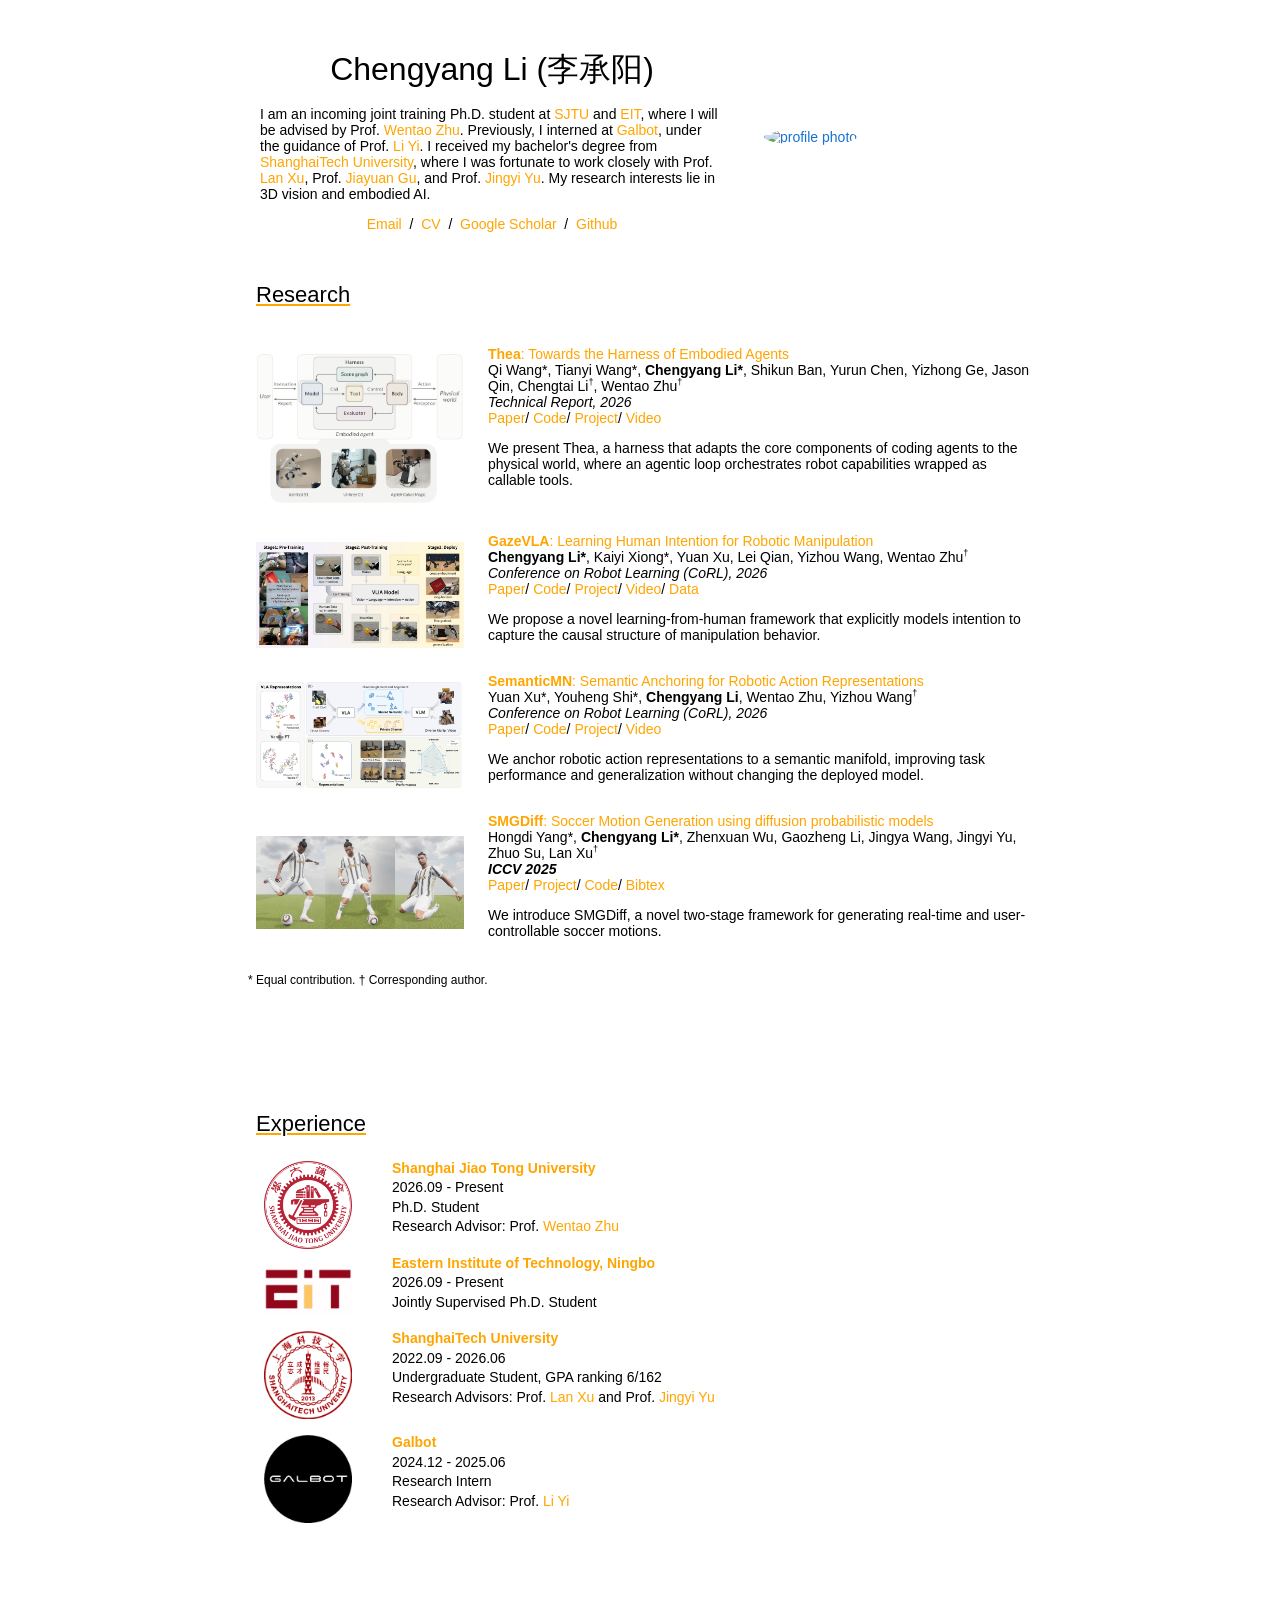
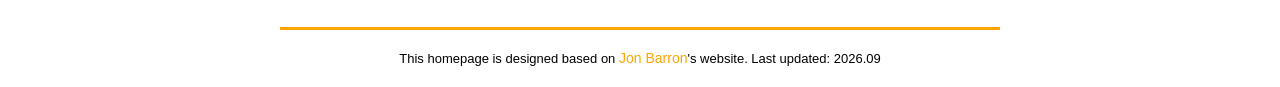
==== commit 39af99c2: "[update] resume" ====
--- a/index.html
+++ b/index.html
@@ -6,7 +6,7 @@
     <meta name="author" content="Chengyang Li">
     <meta name="viewport" content="width=device-width, initial-scale=1">
     <link rel="shortcut icon" href="images/favicon/favicon.ico" type="image/x-icon">
-    <link rel="stylesheet" type="text/css" href="stylesheet.css?v=20260823">
+    <link rel="stylesheet" type="text/css" href="stylesheet.css?v=20260905">
     <script src="js/author-links.js" defer></script>
   </head>
 
@@ -73,7 +73,7 @@
                   </td>
                   <td style="padding:8px;width:70%;vertical-align:middle">
                     <a href="https://eit-hai.github.io/thea/">
-                      <span class="papertitle" style="color: orange;">Thea: Towards the Harness of Embodied Agents</span>
+                      <span class="papertitle research-title" style="color: orange;"><strong>Thea</strong>: Towards the Harness of Embodied Agents</span>
                     </a>
                     <br>
                     <a class="author-link" data-author="qi-wang">Qi Wang</a>*,
@@ -83,8 +83,8 @@
                     <a class="author-link" data-author="yurun-chen">Yurun Chen</a>,
                     <a class="author-link" data-author="yizhong-ge">Yizhong Ge</a>,
                     <a class="author-link" data-author="jason-qin">Jason Qin</a>,
-                    <a class="author-link" data-author="chengtai-li">Chengtai Li</a>,
-                    <a class="author-link" data-author="wentao-zhu">Wentao Zhu</a>
+                    <a class="author-link" data-author="chengtai-li">Chengtai Li</a><sup class="corresponding-mark">†</sup>,
+                    <a class="author-link" data-author="wentao-zhu">Wentao Zhu</a><sup class="corresponding-mark">†</sup>
                     <br>
                     <em>Technical Report, 2026</em>
                     <br>
@@ -110,7 +110,7 @@
                   </td>
                   <td style="padding:8px;width:70%;vertical-align:middle">
                     <a href="https://gazevla.github.io/">
-                      <span class="papertitle" style="color: orange;">GazeVLA: Learning Human Intention for Robotic Manipulation</span>
+                      <span class="papertitle research-title" style="color: orange;"><strong>GazeVLA</strong>: Learning Human Intention for Robotic Manipulation</span>
                     </a>
                     <br>
                     <strong><a class="author-link" data-author="chengyang-li">Chengyang Li</a>*</strong>,
@@ -118,9 +118,9 @@
                     <a class="author-link" data-author="yuan-xu">Yuan Xu</a>,
                     <a class="author-link" data-author="lei-qian">Lei Qian</a>,
                     <a class="author-link" data-author="yizhou-wang">Yizhou Wang</a>,
-                    <a class="author-link" data-author="wentao-zhu">Wentao Zhu</a>
-                    <br>
-                    <em>arXiv preprint</em>
+                    <a class="author-link" data-author="wentao-zhu">Wentao Zhu</a><sup class="corresponding-mark">†</sup>
+                    <br>
+                    <em>Conference on Robot Learning (CoRL), 2026</em>
                     <br>
                     <a href="https://arxiv.org/abs/2604.22615" style="color: orange;">Paper</a>/
                     <a href="https://github.com/lichy2004/GazeVLA" style="color: orange;">Code</a>/
@@ -145,16 +145,16 @@
                   </td>
                   <td style="padding:8px;width:70%;vertical-align:middle">
                     <a href="https://xy02-05.github.io/SemanticMN/">
-                      <span class="papertitle" style="color: orange;">Semantic Anchoring for Robotic Action Representations</span>
+                      <span class="papertitle research-title" style="color: orange;"><strong>SemanticMN</strong>: Semantic Anchoring for Robotic Action Representations</span>
                     </a>
                     <br>
                     <a class="author-link" data-author="yuan-xu">Yuan Xu</a>*,
                     <a class="author-link" data-author="youheng-shi">Youheng Shi</a>*,
                     <strong><a class="author-link" data-author="chengyang-li">Chengyang Li</a></strong>,
                     <a class="author-link" data-author="wentao-zhu">Wentao Zhu</a>,
-                    <a class="author-link" data-author="yizhou-wang">Yizhou Wang</a>
-                    <br>
-                    <em>arXiv preprint</em>
+                    <a class="author-link" data-author="yizhou-wang">Yizhou Wang</a><sup class="corresponding-mark">†</sup>
+                    <br>
+                    <em>Conference on Robot Learning (CoRL), 2026</em>
                     <br>
                     <a href="https://arxiv.org/abs/2607.13597" style="color: orange;">Paper</a>/
                     <a href="https://github.com/xy02-05/SemanticMN" style="color: orange;">Code</a>/
@@ -178,7 +178,7 @@
                   </td>
                   <td style="padding:8px;width:70%;vertical-align:middle">
                     <a href="https://young2647.github.io/SMGDiff/">
-                      <span class="papertitle" style="color: orange;">SMGDiff: Soccer Motion Generation using diffusion probabilistic models</span>
+                      <span class="papertitle research-title" style="color: orange;"><strong>SMGDiff</strong>: Soccer Motion Generation using diffusion probabilistic models</span>
                     </a>
                     <br>
                     <a class="author-link" data-author="hongdi-yang">Hongdi Yang</a>*,
@@ -188,7 +188,7 @@
                     <a class="author-link" data-author="jingya-wang">Jingya Wang</a>,
                     <a class="author-link" data-author="jingyi-yu">Jingyi Yu</a>,
                     <a class="author-link" data-author="zhuo-su">Zhuo Su</a>,
-                    <a class="author-link" data-author="lan-xu">Lan Xu</a>†
+                    <a class="author-link" data-author="lan-xu">Lan Xu</a><sup class="corresponding-mark">†</sup>
                     <br>
                     <em><strong>ICCV 2025</strong></em>
                     <br>
@@ -203,6 +203,10 @@
                 </tr>
               </tbody>
             </table>
+
+            <p style="padding:0 8px;font-size:12px;">
+              * Equal contribution. † Corresponding author.
+            </p>
 
             <br><br><br><br><br><br>
 
@@ -297,7 +301,7 @@
                     <br><br><br><br><br><br> <!-- Added extra space -->
                     <hr style="border: none; border-top: 3px solid orange; width: 90%; margin: 0 auto;"> <!-- Added orange line -->
                     <p style="text-align:center;font-size:small;margin-top:20px;">
-                      This homepage is designed based on <a href="https://jonbarron.info/" style="color: orange;">Jon Barron</a>'s website. Last updated: 2026.08
+                      This homepage is designed based on <a href="https://jonbarron.info/" style="color: orange;">Jon Barron</a>'s website. Last updated: 2026.09
                     </p>
                   </td>
                 </tr>
--- a/stylesheet.css
+++ b/stylesheet.css
@@ -106,6 +106,20 @@
   font-family: 'Lato', Verdana, Helvetica, sans-serif;
   font-size: 14px;
   font-weight: 700;
+}
+
+.research-title {
+  font-weight: 400;
+}
+
+.research-title strong {
+  font-weight: 700;
+}
+
+.corresponding-mark {
+  font-size: 0.65em;
+  line-height: 0;
+  vertical-align: super;
 }
 
 .author-link {
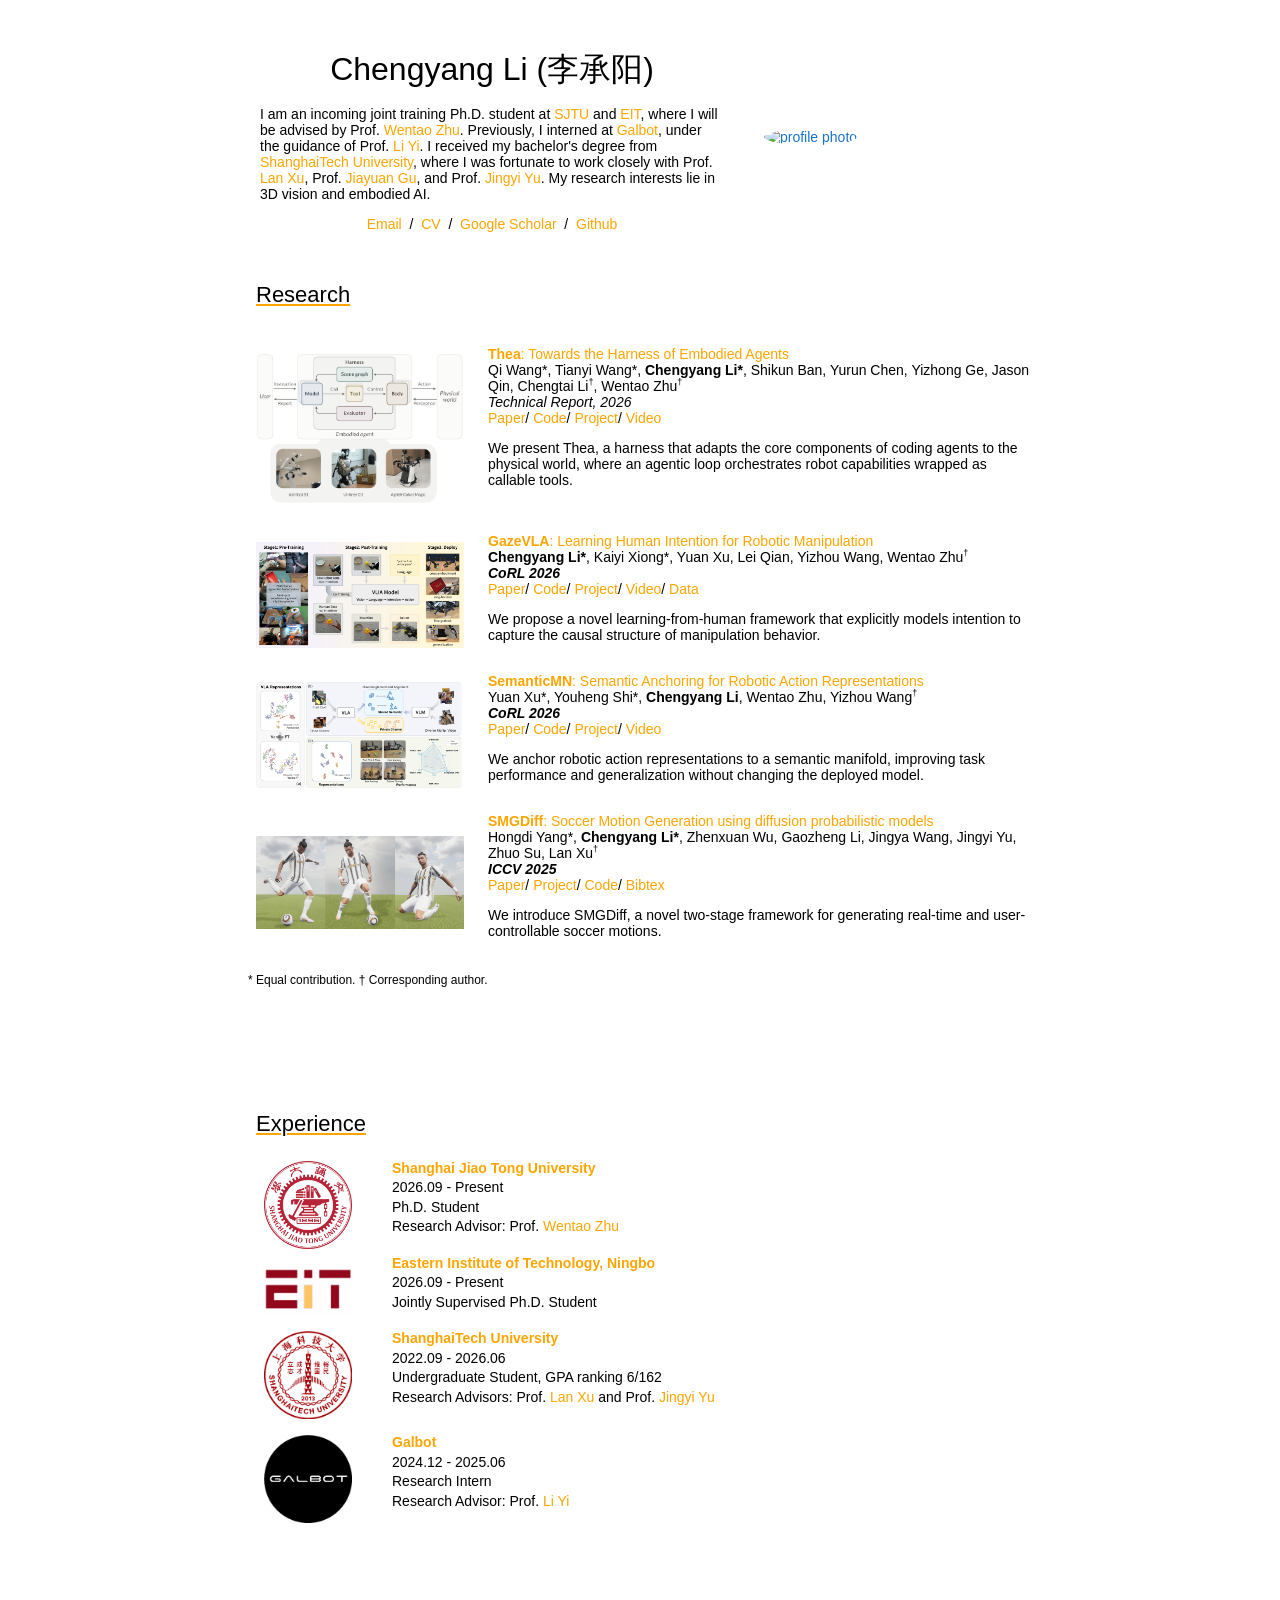
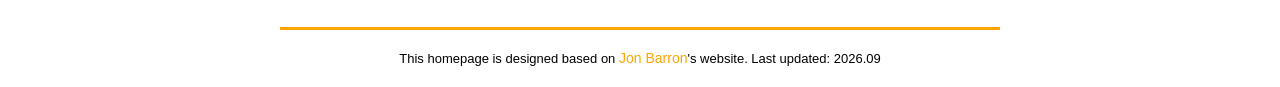
==== commit 9138311b: "[update] resume" ====
--- a/index.html
+++ b/index.html
@@ -120,7 +120,7 @@
                     <a class="author-link" data-author="yizhou-wang">Yizhou Wang</a>,
                     <a class="author-link" data-author="wentao-zhu">Wentao Zhu</a><sup class="corresponding-mark">†</sup>
                     <br>
-                    <em>Conference on Robot Learning (CoRL), 2026</em>
+                    <em><strong>CoRL 2026</strong></em>
                     <br>
                     <a href="https://arxiv.org/abs/2604.22615" style="color: orange;">Paper</a>/
                     <a href="https://github.com/lichy2004/GazeVLA" style="color: orange;">Code</a>/
@@ -154,7 +154,7 @@
                     <a class="author-link" data-author="wentao-zhu">Wentao Zhu</a>,
                     <a class="author-link" data-author="yizhou-wang">Yizhou Wang</a><sup class="corresponding-mark">†</sup>
                     <br>
-                    <em>Conference on Robot Learning (CoRL), 2026</em>
+                    <em><strong>CoRL 2026</strong></em>
                     <br>
                     <a href="https://arxiv.org/abs/2607.13597" style="color: orange;">Paper</a>/
                     <a href="https://github.com/xy02-05/SemanticMN" style="color: orange;">Code</a>/
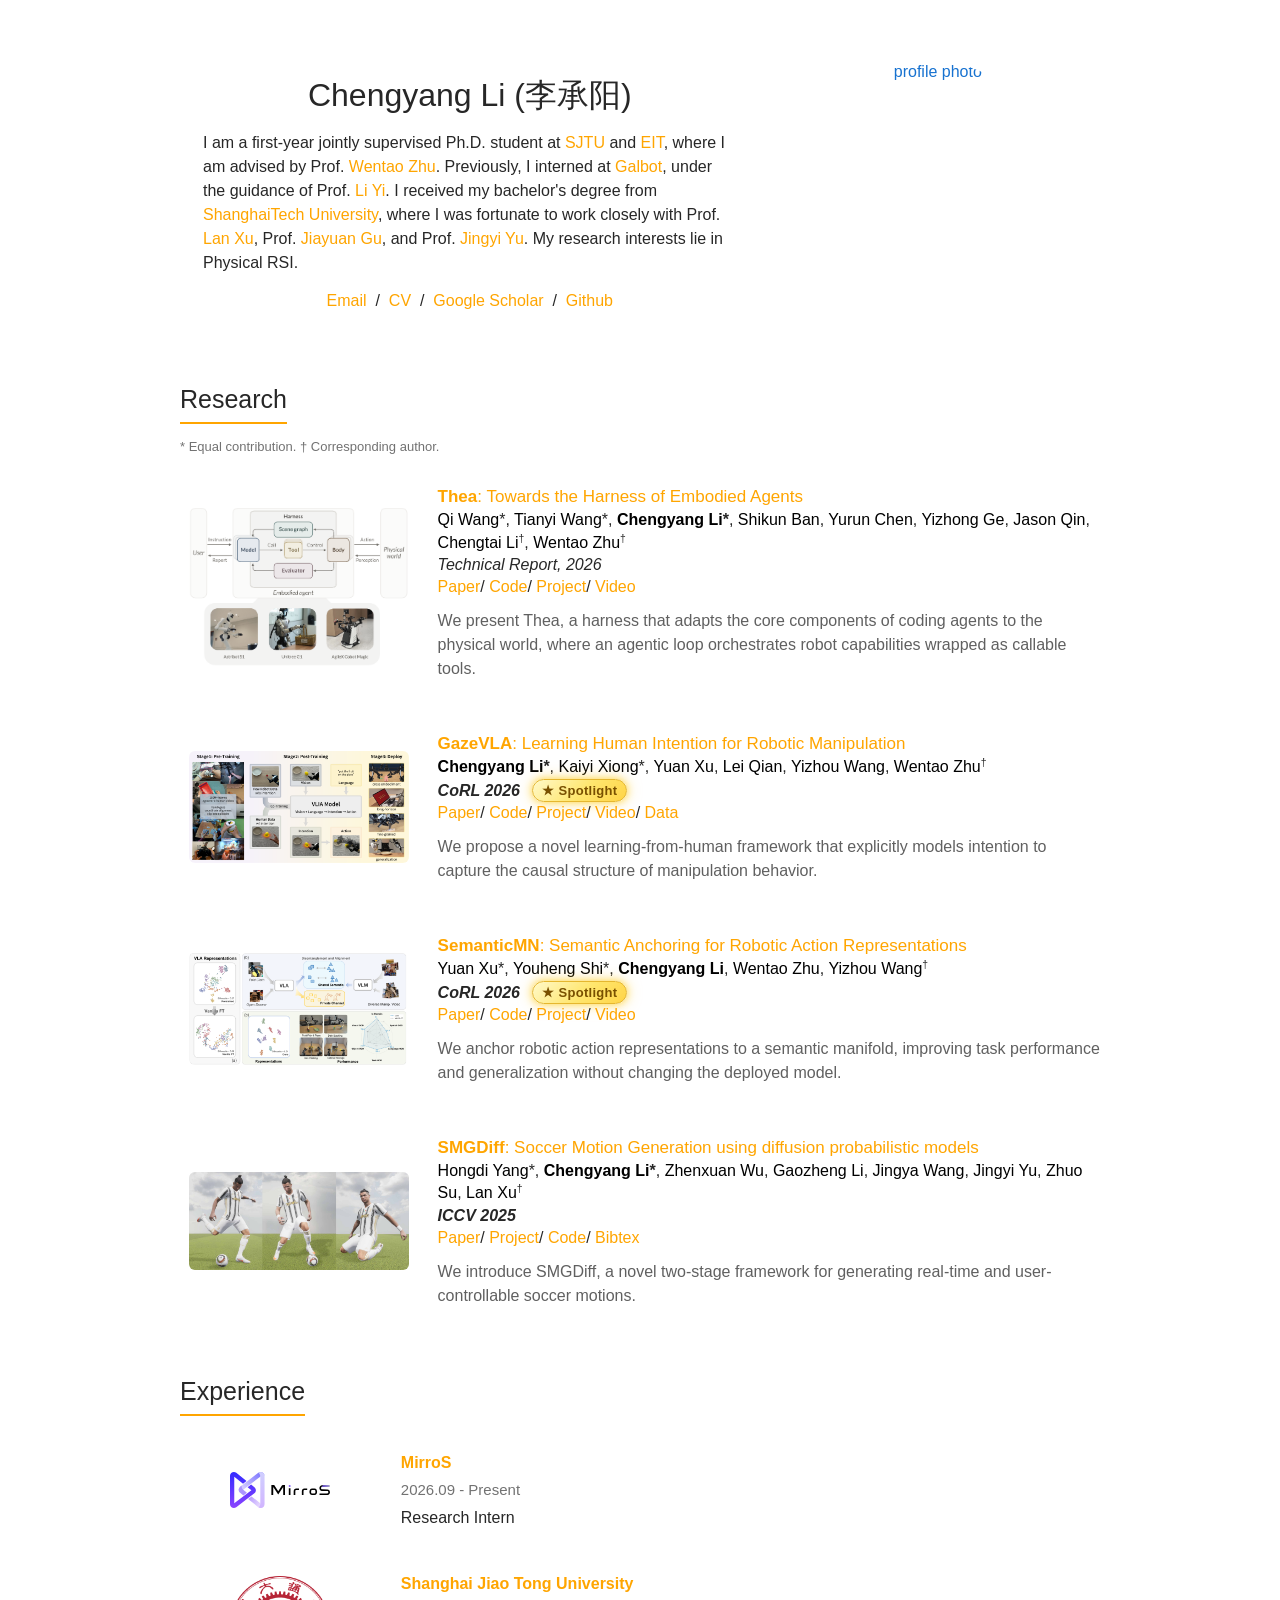
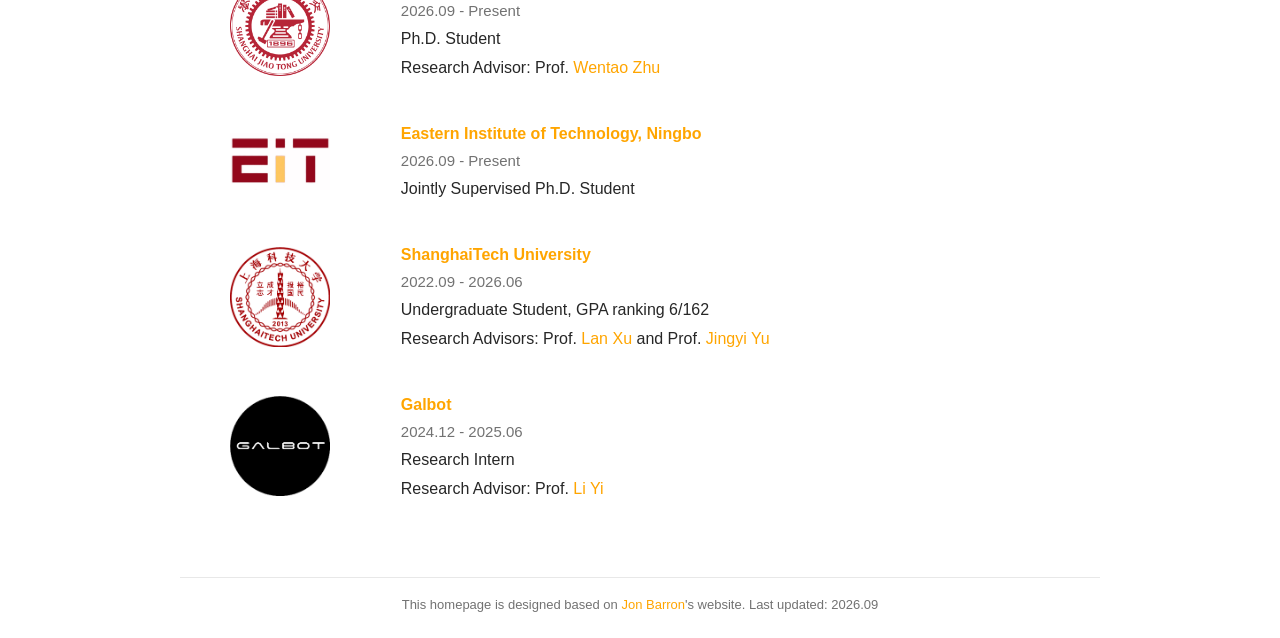
==== commit f103661a: "Update homepage layout, PhD bio, and MirroS experience" ====
--- a/index.html
+++ b/index.html
@@ -6,27 +6,27 @@
     <meta name="author" content="Chengyang Li">
     <meta name="viewport" content="width=device-width, initial-scale=1">
     <link rel="shortcut icon" href="images/favicon/favicon.ico" type="image/x-icon">
-    <link rel="stylesheet" type="text/css" href="stylesheet.css?v=20260905">
+    <link rel="stylesheet" type="text/css" href="stylesheet.css?v=20260930-layout2">
     <script src="js/author-links.js" defer></script>
   </head>
 
   <body>
-    <table style="width:100%;max-width:800px;border:0px;border-spacing:0px;border-collapse:separate;margin-right:auto;margin-left:auto;">
+    <table class="page-shell">
       <tbody>
         <tr style="padding:0px">
           <td style="padding:0px">
-            <table style="width:100%;border:0px;border-spacing:0px;border-collapse:separate;margin-right:auto;margin-left:auto;">
+            <table class="profile" style="width:100%;border:0px;border-spacing:0px;border-collapse:separate;margin-right:auto;margin-left:auto;">
               <tbody>
                 <tr style="padding:0px">
-                  <td style="padding:2.5%;width:63%;vertical-align:middle">
-                    <p class="name" style="text-align: center;">
+                  <td class="profile-copy">
+                    <p class="name">
                       Chengyang Li (李承阳)
                     </p>
                     <p>
-                      I am an incoming joint training Ph.D. student at 
+                      I am a first-year jointly supervised Ph.D. student at
                       <a href="https://www.sjtu.edu.cn/" style="color: orange;">SJTU</a> and 
                       <a href="https://www.eitech.edu.cn/" style="color: orange;">EIT</a>, 
-                      where I will be advised by 
+                      where I am advised by
                       Prof. <a href="https://wentao.live/about.html" style="color: orange;">Wentao Zhu</a>.
                       Previously, I interned at <a href="https://www.galbot.com/" style="color: orange;">Galbot</a>, 
                       under the guidance of Prof. <a href="https://ericyi.github.io/" style="color: orange;">Li Yi</a>.
@@ -36,42 +36,46 @@
                       Prof. <a href="http://xu-lan.com/" style="color: orange;">Lan Xu</a>, 
                       Prof. <a href="https://jiayuan-gu.github.io/" style="color: orange;">Jiayuan Gu</a>, 
                       and Prof. <a href="https://www.yu-jingyi.com/" style="color: orange;">Jingyi Yu</a>.
-                      My research interests lie in 3D vision and embodied AI.
-                    </p>
-                    <p style="text-align:center">
+                      My research interests lie in Physical RSI.
+                    </p>
+                    <p class="profile-links">
                       <a href="mailto:lichy2026@sjtu.edu.cn" style="color: orange;">Email</a> &nbsp;/&nbsp;
                       <a href="data/resume.pdf" style="color: orange;">CV</a> &nbsp;/&nbsp;
                       <a href="https://scholar.google.com/citations?hl=zh-CN&amp;user=shdnxr8AAAAJ&amp;view_op=list_works&amp;gmla=AKCpqFzERrH2egGAVxTn24RGFyRohmRCyCp3B_Z0UJAUu2TTHfak5yyWT-1-buvL1iNN-lh9-IZPxWq3ZURSZZKJOOr7vv1etAn6UbEbrSZkEGk2N2FL2KgP7IEffrTO6QC3fofSp5_Z4Y2pNsvyWxjX9pIvZKj6gP98_ZG3GmY0" style="color: orange;">Google Scholar</a> &nbsp;/&nbsp;
                       <a href="https://github.com/lichy2004" style="color: orange;">Github</a>
                     </p>
                   </td>
-                  <td style="padding:2.5%;width:37%;max-width:37%">
-                    <a href="images/photo.jpg"><img width="260" height="260" style="width:100%;object-fit:cover;border-radius:50%;" alt="profile photo" src="images/photo.jpg" class="hoverZoomLink"></a>
+                  <td class="profile-photo">
+                    <a href="images/photo.jpg"><img width="260" height="260"  alt="profile photo" src="images/photo.jpg" class="hoverZoomLink"></a>
                   </td>
                 </tr>
               </tbody>
             </table>
 
             <!-- Research -->
-            <table style="width:100%;border:0px;border-spacing:0px;border-collapse:separate;margin-right:auto;margin-left:auto;">
-              <tbody>
-                <tr>
-                  <td style="padding:16px;width:100%;vertical-align:middle">
-                    <h2 style="text-decoration: underline; text-decoration-color: orange;">Research</h2>
-                  </td>
-                </tr>
-              </tbody>
-            </table>
-
-            <table style="width:100%;border:0px;border-spacing:0px;border-collapse:separate;margin-right:auto;margin-left:auto;">
-              <tbody>
-                <tr>
-                  <td style="padding:16px;width:30%;text-align:center;vertical-align:middle">
+            <table class="section-heading" style="width:100%;border:0px;border-spacing:0px;border-collapse:separate;margin-right:auto;margin-left:auto;">
+              <tbody>
+                <tr>
+                  <td class="section-heading-cell">
+                    <h2 >Research</h2>
+                  </td>
+                </tr>
+              </tbody>
+            </table>
+
+            <p class="contribution-note">
+              * Equal contribution. † Corresponding author.
+            </p>
+
+            <table class="research-entry" style="width:100%;border:0px;border-spacing:0px;border-collapse:separate;margin-right:auto;margin-left:auto;">
+              <tbody>
+                <tr>
+                  <td class="research-image-cell">
                     <div class="research-thumbnail">
                       <img width="220" height="178" src="images/research/thea.png" alt="Thea embodied agent harness preview">
                     </div>
                   </td>
-                  <td style="padding:8px;width:70%;vertical-align:middle">
+                  <td class="research-content">
                     <a href="https://eit-hai.github.io/thea/">
                       <span class="papertitle research-title" style="color: orange;"><strong>Thea</strong>: Towards the Harness of Embodied Agents</span>
                     </a>
@@ -100,15 +104,15 @@
               </tbody>
             </table>
 
-            <table style="width:100%;border:0px;border-spacing:0px;border-collapse:separate;margin-right:auto;margin-left:auto;">
-              <tbody>
-                <tr>
-                  <td style="padding:16px;width:30%;text-align:center;vertical-align:middle">
+            <table class="research-entry" style="width:100%;border:0px;border-spacing:0px;border-collapse:separate;margin-right:auto;margin-left:auto;">
+              <tbody>
+                <tr>
+                  <td class="research-image-cell">
                     <div class="research-thumbnail">
                       <img width="220" height="112" src="images/research/gazevla.png" alt="GazeVLA framework preview">
                     </div>
                   </td>
-                  <td style="padding:8px;width:70%;vertical-align:middle">
+                  <td class="research-content">
                     <a href="https://gazevla.github.io/">
                       <span class="papertitle research-title" style="color: orange;"><strong>GazeVLA</strong>: Learning Human Intention for Robotic Manipulation</span>
                     </a>
@@ -121,6 +125,7 @@
                     <a class="author-link" data-author="wentao-zhu">Wentao Zhu</a><sup class="corresponding-mark">†</sup>
                     <br>
                     <em><strong>CoRL 2026</strong></em>
+                    <span class="spotlight-badge">★ Spotlight</span>
                     <br>
                     <a href="https://arxiv.org/abs/2604.22615" style="color: orange;">Paper</a>/
                     <a href="https://github.com/lichy2004/GazeVLA" style="color: orange;">Code</a>/
@@ -135,15 +140,15 @@
               </tbody>
             </table>
 
-            <table style="width:100%;border:0px;border-spacing:0px;border-collapse:separate;margin-right:auto;margin-left:auto;">
-              <tbody>
-                <tr>
-                  <td style="padding:16px;width:30%;text-align:center;vertical-align:middle">
+            <table class="research-entry" style="width:100%;border:0px;border-spacing:0px;border-collapse:separate;margin-right:auto;margin-left:auto;">
+              <tbody>
+                <tr>
+                  <td class="research-image-cell">
                     <div class="research-thumbnail">
                       <img width="220" height="113" src="images/research/semantic-anchoring.png" alt="Semantic Anchoring method preview">
                     </div>
                   </td>
-                  <td style="padding:8px;width:70%;vertical-align:middle">
+                  <td class="research-content">
                     <a href="https://xy02-05.github.io/SemanticMN/">
                       <span class="papertitle research-title" style="color: orange;"><strong>SemanticMN</strong>: Semantic Anchoring for Robotic Action Representations</span>
                     </a>
@@ -155,6 +160,7 @@
                     <a class="author-link" data-author="yizhou-wang">Yizhou Wang</a><sup class="corresponding-mark">†</sup>
                     <br>
                     <em><strong>CoRL 2026</strong></em>
+                    <span class="spotlight-badge">★ Spotlight</span>
                     <br>
                     <a href="https://arxiv.org/abs/2607.13597" style="color: orange;">Paper</a>/
                     <a href="https://github.com/xy02-05/SemanticMN" style="color: orange;">Code</a>/
@@ -168,15 +174,15 @@
               </tbody>
             </table>
 
-            <table style="width:100%;border:0px;border-spacing:0px;border-collapse:separate;margin-right:auto;margin-left:auto;">
-              <tbody>
-                <tr>
-                  <td style="padding:16px;width:30%;text-align:center;vertical-align:middle">
+            <table class="research-entry" style="width:100%;border:0px;border-spacing:0px;border-collapse:separate;margin-right:auto;margin-left:auto;">
+              <tbody>
+                <tr>
+                  <td class="research-image-cell">
                     <div class="research-thumbnail">
                       <img width="220" height="99" src="images/research/smgdiff.png" alt="SMGDiff soccer motion generation preview">
                     </div>
                   </td>
-                  <td style="padding:8px;width:70%;vertical-align:middle">
+                  <td class="research-content">
                     <a href="https://young2647.github.io/SMGDiff/">
                       <span class="papertitle research-title" style="color: orange;"><strong>SMGDiff</strong>: Soccer Motion Generation using diffusion probabilistic models</span>
                     </a>
@@ -204,24 +210,35 @@
               </tbody>
             </table>
 
-            <p style="padding:0 8px;font-size:12px;">
-              * Equal contribution. † Corresponding author.
-            </p>
-
-            <br><br><br><br><br><br>
-
             <!-- Experience -->
-            <table style="width:100%;border:0px;border-spacing:0px;border-collapse:separate;margin-right:auto;margin-left:auto;">
-              <tbody>
-                <tr>
-                  <td style="padding:16px;width:100%;vertical-align:middle">
-                    <h2 style="text-decoration: underline; text-decoration-color: orange;">Experience</h2>
-                  </td>
-                </tr>
-              </tbody>
-            </table>
-
-            <table style="width:100%;border:0px;border-spacing:0px;border-collapse:separate;margin-right:auto;margin-left:auto;">
+            <table class="section-heading" style="width:100%;border:0px;border-spacing:0px;border-collapse:separate;margin-right:auto;margin-left:auto;">
+              <tbody>
+                <tr>
+                  <td class="section-heading-cell">
+                    <h2 >Experience</h2>
+                  </td>
+                </tr>
+              </tbody>
+            </table>
+
+            <table class="experience-entry" style="width:100%;border:0px;border-spacing:0px;border-collapse:separate;margin-right:auto;margin-left:auto;">
+              <tbody>
+                <tr>
+                  <td class="experience-logo-cell">
+                    <div class="experience-logo">
+                      <img width="100" height="36" src="images/experience/mirros.svg" alt="MirroS logo">
+                    </div>
+                  </td>
+                  <td class="experience-content">
+                    <a href="https://mirros.ai/"><span class="papertitle" style="color: orange;">MirroS</span></a>
+                    <p>2026.09 - Present</p>
+                    <p>Research Intern</p>
+                  </td>
+                </tr>
+              </tbody>
+            </table>
+
+            <table class="experience-entry" style="width:100%;border:0px;border-spacing:0px;border-collapse:separate;margin-right:auto;margin-left:auto;">
               <tbody>
                 <tr>
                   <td class="experience-logo-cell">
@@ -239,7 +256,7 @@
               </tbody>
             </table>
 
-            <table style="width:100%;border:0px;border-spacing:0px;border-collapse:separate;margin-right:auto;margin-left:auto;">
+            <table class="experience-entry" style="width:100%;border:0px;border-spacing:0px;border-collapse:separate;margin-right:auto;margin-left:auto;">
               <tbody>
                 <tr>
                   <td class="experience-logo-cell">
@@ -256,7 +273,7 @@
               </tbody>
             </table>
 
-            <table style="width:100%;border:0px;border-spacing:0px;border-collapse:separate;margin-right:auto;margin-left:auto;">
+            <table class="experience-entry" style="width:100%;border:0px;border-spacing:0px;border-collapse:separate;margin-right:auto;margin-left:auto;">
               <tbody>
                 <tr>
                   <td class="experience-logo-cell">
@@ -275,7 +292,7 @@
             </table>
             
 
-            <table style="width:100%;border:0px;border-spacing:0px;border-collapse:separate;margin-right:auto;margin-left:auto;">
+            <table class="experience-entry" style="width:100%;border:0px;border-spacing:0px;border-collapse:separate;margin-right:auto;margin-left:auto;">
               <tbody>
                 <tr>
                   <td class="experience-logo-cell">
@@ -294,13 +311,12 @@
             </table>
 
             <!-- End -->
-            <table style="width:100%;border:0px;border-spacing:0px;border-collapse:separate;margin-right:auto;margin-left:auto;">
+            <table class="site-footer" style="width:100%;border:0px;border-spacing:0px;border-collapse:separate;margin-right:auto;margin-left:auto;">
               <tbody>
                 <tr>
                   <td style="padding:0px">
-                    <br><br><br><br><br><br> <!-- Added extra space -->
-                    <hr style="border: none; border-top: 3px solid orange; width: 90%; margin: 0 auto;"> <!-- Added orange line -->
-                    <p style="text-align:center;font-size:small;margin-top:20px;">
+                    <hr>
+                    <p>
                       This homepage is designed based on <a href="https://jonbarron.info/" style="color: orange;">Jon Barron</a>'s website. Last updated: 2026.09
                     </p>
                   </td>
--- a/stylesheet.css
+++ b/stylesheet.css
@@ -87,12 +87,12 @@
 p,
 a {
   font-family: 'Lato', Verdana, Helvetica, sans-serif;
-  font-size: 14px;
+  font-size: 16px;
 }
 
 strong {
   font-family: 'Lato', Verdana, Helvetica, sans-serif;
-  font-size: 14px;
+  font-size: 16px;
 }
 
 h2 {
@@ -104,16 +104,39 @@
 
 .papertitle {
   font-family: 'Lato', Verdana, Helvetica, sans-serif;
-  font-size: 14px;
+  font-size: 16px;
   font-weight: 700;
 }
 
 .research-title {
   font-weight: 400;
+  font-size: 17px;
+  line-height: 1.5;
 }
 
 .research-title strong {
   font-weight: 700;
+  font-size: inherit;
+}
+
+.spotlight-badge {
+  display: inline-block;
+  margin-left: 8px;
+  padding: 2px 9px;
+  border: 1px solid #e5b72f;
+  border-radius: 999px;
+  background: linear-gradient(135deg, #fff9c9 0%, #ffe66d 55%, #ffd447 100%);
+  box-shadow:
+    0 0 7px rgba(255, 215, 64, 0.85),
+    0 0 16px rgba(255, 193, 7, 0.38);
+  color: #795000;
+  font-size: 13px;
+  font-style: normal;
+  font-weight: 700;
+  line-height: 1.35;
+  letter-spacing: 0.02em;
+  vertical-align: 1px;
+  white-space: nowrap;
 }
 
 .corresponding-mark {
@@ -135,11 +158,13 @@
 .research-thumbnail img {
   display: block;
   width: 100%;
+  border-radius: 6px;
 }
 
 .experience-logo-cell {
-  width: 17%;
-  padding: 8px;
+  width: 24%;
+  padding: 20px 20px 20px 0;
+  box-sizing: border-box;
   text-align: center;
   vertical-align: middle;
 }
@@ -147,7 +172,6 @@
 .experience-logo {
   width: 100%;
   max-width: 100px;
-  padding: 0 5%;
   box-sizing: border-box;
   margin: 0 auto;
 }
@@ -159,10 +183,19 @@
 }
 
 .experience-content {
-  width: 83%;
-  padding: 4px 4px 4px 16px;
-  vertical-align: middle;
-  line-height: 0.4;
+  width: 76%;
+  padding: 20px 0;
+  vertical-align: middle;
+  line-height: 1.6;
+}
+
+.experience-content p {
+  margin: 3px 0 0;
+}
+
+.experience-content p:first-of-type {
+  color: #727272;
+  font-size: 15px;
 }
 
 .name {
@@ -170,6 +203,213 @@
   margin: 0;
   font-family: 'Lato', Verdana, Helvetica, sans-serif;
   font-size: 32px;
+  line-height: 1.3;
+  text-align: center;
+}
+
+body {
+  margin: 0;
+  padding: 32px 28px 24px;
+  color: #272727;
+  line-height: 1.4;
+}
+
+.page-shell {
+  width: 100%;
+  max-width: 920px;
+  table-layout: fixed;
+  margin: 0 auto;
+  border: 0;
+  border-spacing: 0;
+}
+
+.profile {
+  table-layout: fixed;
+  margin-bottom: 32px;
+}
+
+.profile-copy {
+  width: 63%;
+  padding: 2.5%;
+  vertical-align: middle;
+  line-height: 1.5;
+}
+
+.profile-copy > p:not(.name) {
+  margin: 14px 0;
+}
+
+.profile-links {
+  text-align: center;
+}
+
+.profile-photo {
+  width: 37%;
+  padding: 2.5%;
+  vertical-align: middle;
+  text-align: center;
+}
+
+.profile-photo img {
+  display: block;
+  width: 100%;
+  max-width: 260px;
+  aspect-ratio: 1;
+  object-fit: cover;
+  border-radius: 50%;
+  margin: 0 auto;
+}
+
+.section-heading-cell {
+  padding: 0 0 14px;
+}
+
+.section-heading h2 {
+  display: inline-block;
+  padding-bottom: 5px;
+  border-bottom: 2px solid orange;
+  font-size: 25px;
+}
+
+.research-entry,
+.experience-entry {
+  table-layout: fixed;
+}
+
+.research-image-cell {
+  width: 28%;
+  padding: 20px 20px 30px 0;
+  vertical-align: middle;
+  box-sizing: border-box;
+}
+
+.research-content {
+  width: 72%;
+  padding: 20px 0 30px;
+  vertical-align: middle;
+  line-height: 1.4;
+}
+
+.research-content p {
+  margin: 10px 0 0;
+  color: #606060;
+  line-height: 1.5;
+}
+
+.contribution-note {
+  margin: 0 0 8px;
+  color: #727272;
+  font-size: 13px;
+}
+
+.research-entry + .section-heading {
+  margin-top: 36px;
+}
+
+.site-footer {
+  margin-top: 48px;
+}
+
+.site-footer hr {
+  border: 0;
+  border-top: 1px solid #e8e8e8;
+}
+
+.site-footer p,
+.site-footer a {
+  font-size: 13px;
+}
+
+.site-footer p {
+  margin: 18px 0 0;
+  color: #727272;
+  text-align: center;
+}
+
+@media (max-width: 640px) {
+  body {
+    padding: 28px 20px 20px;
+  }
+
+  .page-shell,
+  .page-shell > tbody,
+  .page-shell > tbody > tr,
+  .page-shell > tbody > tr > td,
+  .profile,
+  .profile > tbody,
+  .research-entry,
+  .research-entry > tbody {
+    display: block;
+    width: 100%;
+  }
+
+  .profile-copy,
+  .research-content,
+  .experience-content {
+    overflow-wrap: anywhere;
+  }
+
+  .profile > tbody > tr {
+    display: flex;
+    flex-direction: column-reverse;
+    gap: 24px;
+  }
+
+  .profile-copy,
+  .profile-photo {
+    display: block;
+    width: 100%;
+    padding: 0;
+  }
+
+  .profile-photo img {
+    max-width: 164px;
+  }
+
+  .name,
+  .profile-links {
+    text-align: center;
+  }
+
+  .name {
+    font-size: 28px;
+    padding-top: 0;
+  }
+
+  .research-entry > tbody > tr {
+    display: block;
+    padding: 18px 0;
+  }
+
+  .research-image-cell,
+  .research-content {
+    display: block;
+    width: 100%;
+    padding: 0;
+  }
+
+  .research-thumbnail {
+    max-width: 260px;
+    margin: 0 0 16px;
+  }
+
+  .experience-logo-cell {
+    width: 24%;
+    padding: 18px 16px 18px 0;
+    box-sizing: border-box;
+  }
+
+  .experience-content {
+    width: 76%;
+  }
+
+  .experience-logo {
+    max-width: 72px;
+  }
+
+  .contribution-note {
+    margin-bottom: 8px;
+  }
 }
 
 .one {
